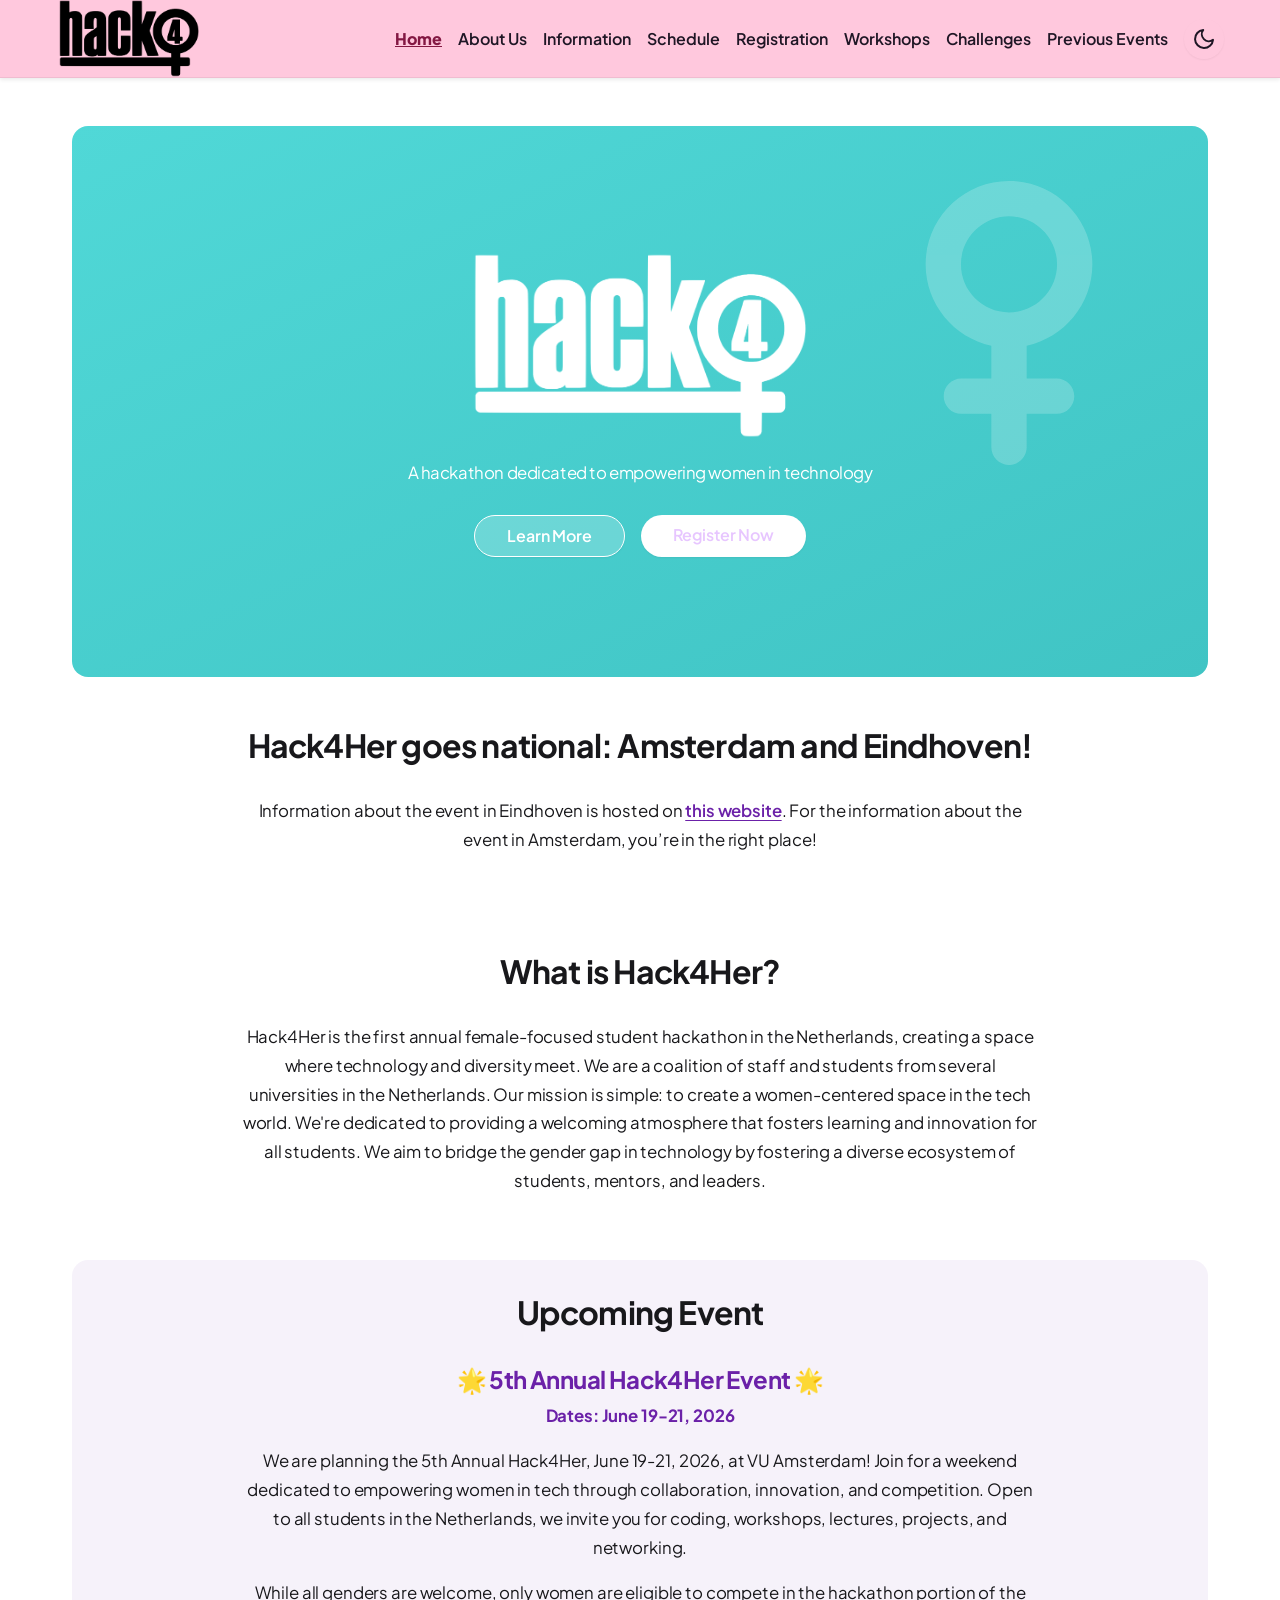
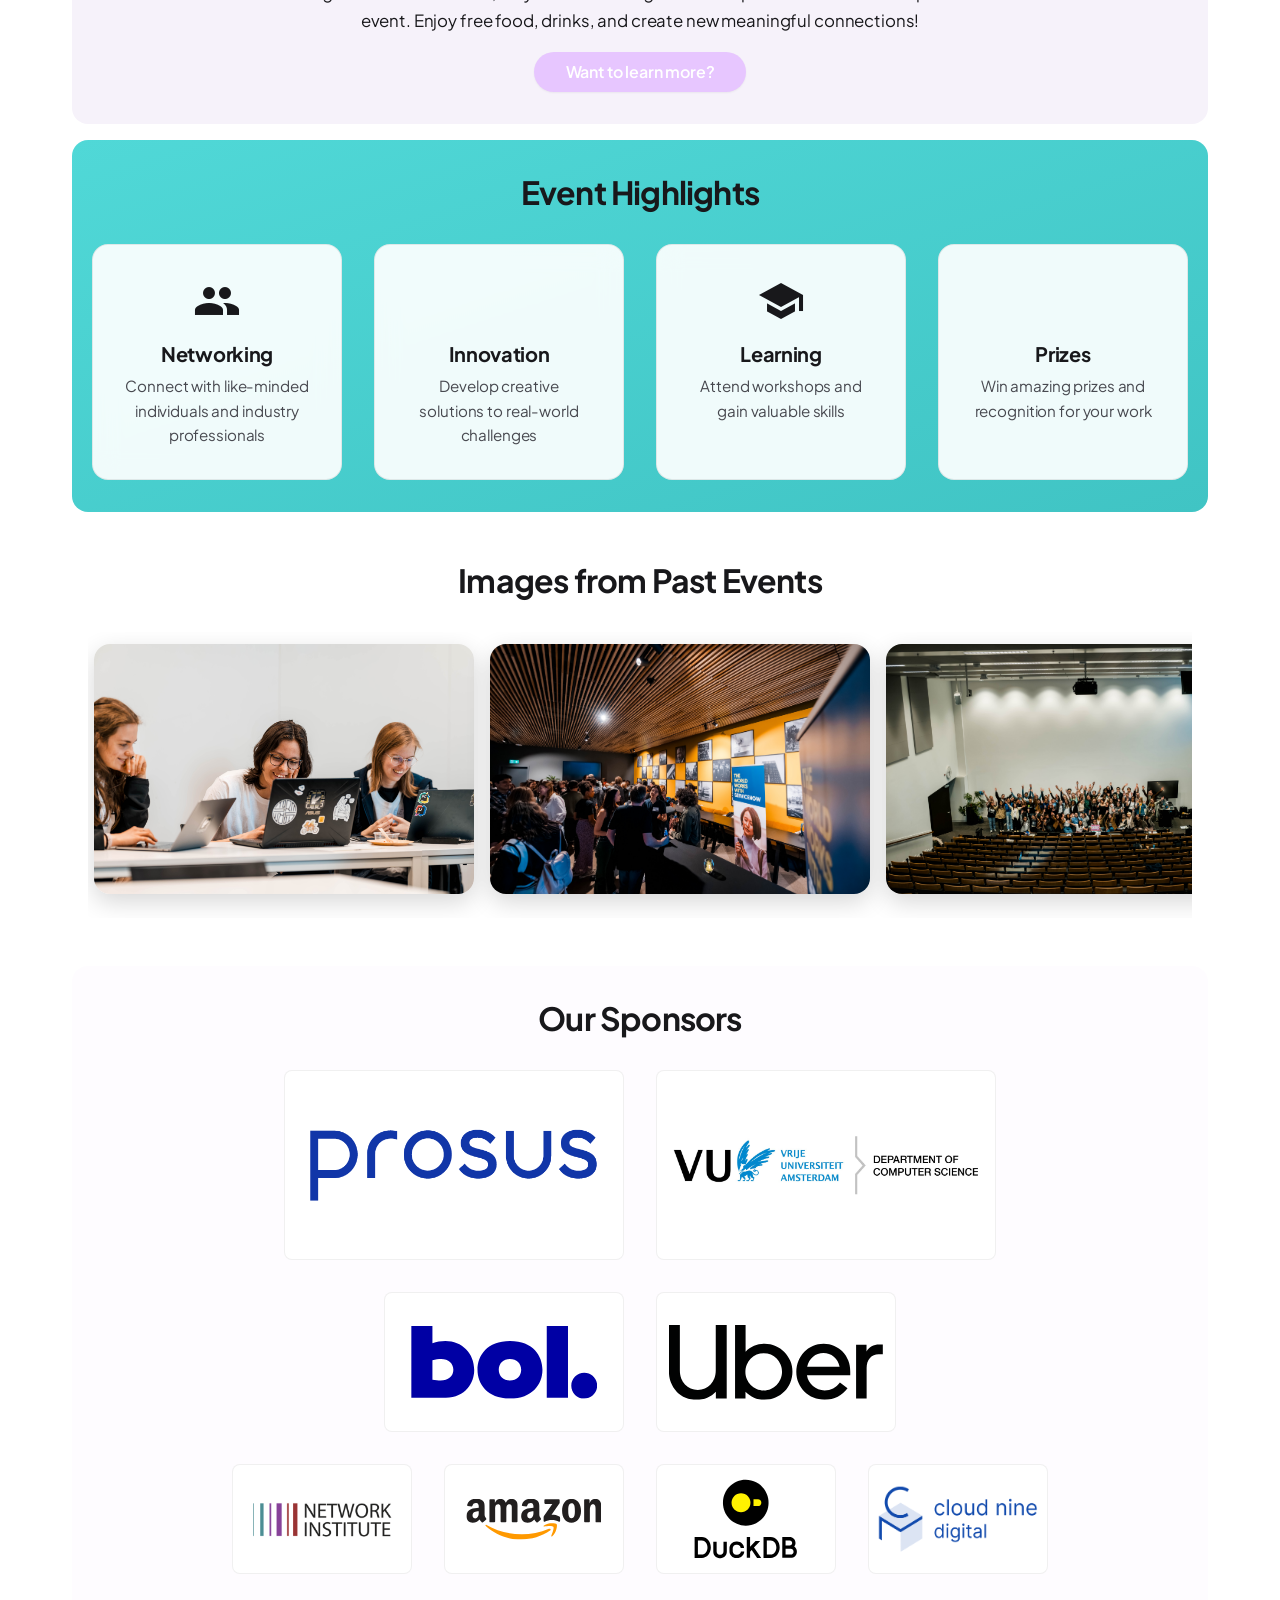
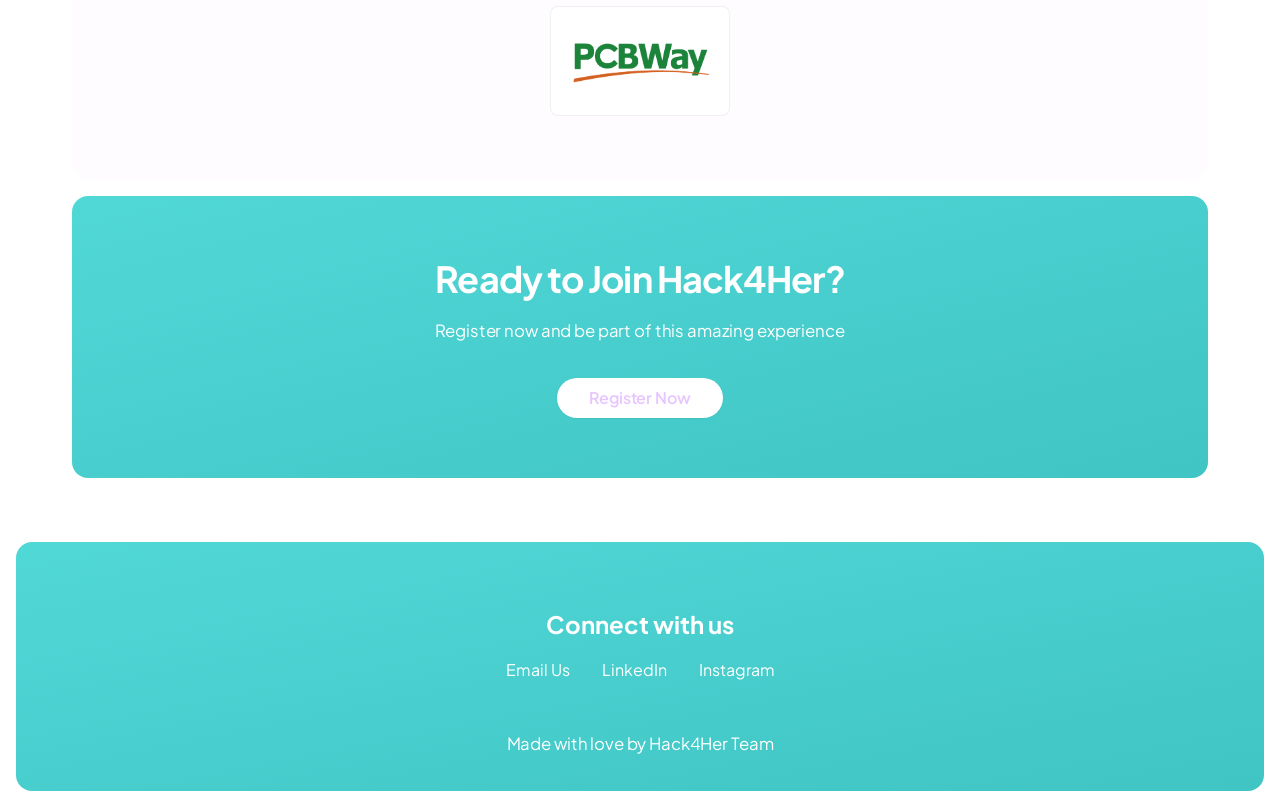
==== index.html @ b9912653 "Initial commit with improvements on the hack4her website" ====
<!doctype html>
<html lang="en">
	<head>
		<meta charset="utf-8" />
		<link rel="icon" href="/images/logos/Hack4Her_icon2025.png" />
		<link href="https://fonts.googleapis.com/icon?family=Material+Icons" rel="stylesheet">
		<meta name="viewport" content="width=device-width, initial-scale=1" />
		
		<link href="/_app/immutable/assets/0.BnzV58SU.css" rel="stylesheet">
		<link href="/_app/immutable/assets/2.ALqLUYOZ.css" rel="stylesheet"><!--[--><meta name="description" content="Join the Hack4Her community! A hackathon dedicated to empowering women in technology."> <!--[--><meta name="keywords" content="hackathon, women in tech, coding, programming, technology, diversity, inclusion, home, events, community"><!--]--> <meta property="og:title" content="Hack4Her - Home"> <meta property="og:description" content="Join the Hack4Her community! A hackathon dedicated to empowering women in technology."> <meta property="og:type" content="website"> <!--[--><meta property="og:image" content="/images/og-image.jpg"><!--]--> <meta name="twitter:card" content="summary_large_image"> <meta name="twitter:title" content="Hack4Her - Home"> <meta name="twitter:description" content="Join the Hack4Her community! A hackathon dedicated to empowering women in technology."> <!--[--><meta name="twitter:image" content="/images/og-image.jpg"><!--]--> <!--[!--><!--]--><!--]--><title>Hack4Her - Home</title>
			<script src="/theme-switcher.js"></script>
		<script src="/gallery-scroll.js" defer></script>
		<script src="/schedule-tabs.js" defer></script>
			<link rel="preconnect" href="https://fonts.googleapis.com">
		<link rel="preconnect" href="https://fonts.gstatic.com" crossorigin>
		<link href="https://fonts.googleapis.com/css2?family=Plus+Jakarta+Sans:wght@400;500;600;700;800&amp;display=swap" rel="stylesheet">
	</head>
	<body data-sveltekit-preload-data="hover">
		<div style="display: contents"><!--[--><!--[--><!----><header class="navigation svelte-17yf3y8"><div class="nav-container svelte-17yf3y8"><div class="logo svelte-17yf3y8"><a href="/" aria-label="Home"><img src="/images/logos/Hack4Her_logo_black.png" alt="Hack4Her" class="logo-img light-logo svelte-17yf3y8"> <img src="/images/logos/Hack4Her_logo_white.png" alt="Hack4Her" class="logo-img dark-logo svelte-17yf3y8"></a></div> <button class="mobile-toggle svelte-17yf3y8" aria-expanded="false" aria-controls="mobile-menu" aria-label="Open menu"><span class="sr-only svelte-17yf3y8">Open menu</span> <svg class="h-6 w-6" fill="none" viewBox="0 0 24 24" stroke="currentColor"><!--[!--><path stroke-linecap="round" stroke-linejoin="round" stroke-width="2" d="M4 6h16M4 12h16M4 18h16"></path><!--]--></svg></button> <nav class="desktop-nav svelte-17yf3y8"><ul class="svelte-17yf3y8"><!--[--><li class="active svelte-17yf3y8"><a href="/" class="svelte-17yf3y8">Home</a></li><li class="svelte-17yf3y8"><a href="/about" class="svelte-17yf3y8">About Us</a></li><li class="svelte-17yf3y8"><a href="/information" class="svelte-17yf3y8">Information</a></li><li class="svelte-17yf3y8"><a href="/schedule" class="svelte-17yf3y8">Schedule</a></li><li class="svelte-17yf3y8"><a href="/registration" class="svelte-17yf3y8">Registration</a></li><li class="svelte-17yf3y8"><a href="/workshops" class="svelte-17yf3y8">Workshops</a></li><li class="svelte-17yf3y8"><a href="/challenges" class="svelte-17yf3y8">Challenges</a></li><li class="svelte-17yf3y8"><a href="/previous-events" class="svelte-17yf3y8">Previous Events</a></li><!--]--></ul> <button class="theme-toggle svelte-13b93yv" aria-label="Switch to dark mode"><!--[!--><svg class="icon svelte-13b93yv" viewBox="0 0 24 24" width="24" height="24" stroke="currentColor" stroke-width="2" fill="none" stroke-linecap="round" stroke-linejoin="round"><path d="M21 12.79A9 9 0 1 1 11.21 3 7 7 0 0 0 21 12.79z"></path></svg><!--]--></button><!----></nav></div> <!--[!--><!--]--></header><!----> <main class="svelte-fzz30"><!----><!----><section class="hero svelte-fngt7g"><div class="hero-content svelte-fngt7g"><img src="/images/logos/Hack4Her_logo_white.png" alt="Hack4Her" class="hero-logo svelte-fngt7g"> <p class="hero-subtitle svelte-fngt7g">A hackathon dedicated to empowering women in technology</p> <div class="button-group svelte-fngt7g"><a href="/information" class="btn btn-outline svelte-fngt7g">Learn More</a> <a href="/registration" class="btn btn-white svelte-fngt7g">Register Now</a></div></div> <div class="hero-overlay svelte-fngt7g"><img src="/female-symbol-svgrepo-com.svg" alt="Female symbol" class="female-icon svelte-fngt7g"></div></section> <section class="section svelte-fngt7g"><div class="section-container svelte-fngt7g"><h2 class="section-title svelte-fngt7g">Hack4Her goes national: Amsterdam and Eindhoven!</h2> <p class="section-text svelte-fngt7g">Information about the event in Eindhoven is hosted on <a class="sc-link svelte-fngt7g" style="white-space:nowrap;" href="https://hack4her.github.io/">this website</a>. For the information about the event in Amsterdam, you’re in the right place!</p></div></section> <section class="section svelte-fngt7g"><div class="section-container svelte-fngt7g"><h2 class="section-title svelte-fngt7g">What is Hack4Her?</h2> <p class="section-text svelte-fngt7g">Hack4Her is the first annual female-focused student hackathon in the Netherlands, creating a space where technology and diversity meet. We are a coalition of staff and students from several universities in the Netherlands. Our mission is simple: to create a women-centered space in the tech world. We're dedicated to providing a welcoming atmosphere that fosters learning and innovation for all students. We aim to bridge the gender gap in technology by fostering a diverse ecosystem of students, mentors, and leaders.</p></div></section> <section class="section upcoming-event svelte-fngt7g"><div class="section-container svelte-fngt7g"><h2 class="section-title svelte-fngt7g">Upcoming Event</h2> <h3 class="event-subtitle svelte-fngt7g">🌟 5th Annual Hack4Her Event 🌟</h3> <p class="event-date svelte-fngt7g">Dates: June 19-21, 2026</p> <p class="section-text svelte-fngt7g">We are planning the 5th Annual Hack4Her, June 19-21, 2026, at VU Amsterdam! Join for a weekend dedicated to empowering women in tech through collaboration, innovation, and competition. Open to all students in the Netherlands, we invite you for coding, workshops, lectures, projects, and networking.</p> <p class="section-text svelte-fngt7g">While all genders are welcome, only women are eligible to compete in the hackathon portion of the event. Enjoy free food, drinks, and create new meaningful connections!</p> <a href="/information" class="btn btn-primary svelte-fngt7g">Want to learn more?</a></div></section> <section class="section gradient-background svelte-fngt7g"><div class="section-container svelte-fngt7g"><h2 class="section-title text-white svelte-fngt7g">Event Highlights</h2> <div class="highlights-grid svelte-fngt7g"><!--[--><div class="highlight-card svelte-fngt7g"><span class="material-icons highlight-icon svelte-fngt7g">people</span> <h3 class="highlight-title svelte-fngt7g">Networking</h3> <p class="highlight-description svelte-fngt7g">Connect with like-minded individuals and industry professionals</p></div><div class="highlight-card svelte-fngt7g"><span class="material-icons highlight-icon svelte-fngt7g">lightbulb</span> <h3 class="highlight-title svelte-fngt7g">Innovation</h3> <p class="highlight-description svelte-fngt7g">Develop creative solutions to real-world challenges</p></div><div class="highlight-card svelte-fngt7g"><span class="material-icons highlight-icon svelte-fngt7g">school</span> <h3 class="highlight-title svelte-fngt7g">Learning</h3> <p class="highlight-description svelte-fngt7g">Attend workshops and gain valuable skills</p></div><div class="highlight-card svelte-fngt7g"><span class="material-icons highlight-icon svelte-fngt7g">emoji_events</span> <h3 class="highlight-title svelte-fngt7g">Prizes</h3> <p class="highlight-description svelte-fngt7g">Win amazing prizes and recognition for your work</p></div><!--]--></div></div></section> <section class="section svelte-fngt7g"><div class="section-container svelte-fngt7g"><h2 class="section-title svelte-fngt7g">Images from Past Events</h2> <div class="gallery svelte-fngt7g"><!--[--><div class="gallery-item svelte-fngt7g" style="background-image: url(/images/events/SP9_36.jpg)"></div><div class="gallery-item svelte-fngt7g" style="background-image: url(/images/events/SP9_99.jpg)"></div><div class="gallery-item svelte-fngt7g" style="background-image: url(/images/events/SP9_173.jpg)"></div><div class="gallery-item svelte-fngt7g" style="background-image: url(/images/events/SP9_12.jpg)"></div><div class="gallery-item svelte-fngt7g" style="background-image: url(/images/events/SP9_01.jpg)"></div><!--]--></div></div></section> <section class="section sponsors-section svelte-fngt7g"><div class="section-container svelte-fngt7g"><h2 class="section-title svelte-fngt7g">Our Sponsors</h2> <div class="sponsors-grid svelte-fngt7g"><a class="sponsor-card gold-tier-card svelte-fngt7g" href="https://www.prosus.com/" target="_blank" rel="noopener noreferrer"><img src="/images/sponsors/ProsusLogo.png" alt="Prosus logo" class="svelte-fngt7g"></a><a class="sponsor-card gold-tier-card svelte-fngt7g" href="https://vu.nl/en/about-vu/faculties/faculty-of-science/departments/computer-science" target="_blank" rel="noopener noreferrer"><img src="/images/sponsors/VUCSDepartment_logo.jpeg" alt="VU CS Department logo" class="svelte-fngt7g"></a></div> <div class="sponsors-grid svelte-fngt7g"><a class="sponsor-card silver-tier-card svelte-fngt7g" href="https://www.bol.com/" target="_blank" rel="noopener noreferrer"><img src="/images/sponsors/Bol_logo.svg" alt="Bol logo" class="svelte-fngt7g bol-logo"></a><a class="sponsor-card silver-tier-card svelte-fngt7g" href="https://www.uber.com/" target="_blank" rel="noopener noreferrer"><img src="/images/sponsors/Uber_logo_black.svg" alt="Uber logo" class="svelte-fngt7g light-logo"><img src="/images/sponsors/Uber_logo_white.svg" alt="Uber logo" class="svelte-fngt7g dark-logo"></a></div> <div class="sponsors-grid svelte-fngt7g"><a class="sponsor-card bronze-tier-card svelte-fngt7g" href="https://networkinstitute.org/" target="_blank" rel="noopener noreferrer"><img src="/images/sponsors/NetworkInstitute_logo.png" alt="Network Institute logo" class="svelte-fngt7g"></a><a class="sponsor-card bronze-tier-card svelte-fngt7g" href="https://amazon.jobs/" target="_blank" rel="noopener noreferrer"><img src="/images/sponsors/Amazon_logo_black.svg" alt="Amazon logo" class="svelte-fngt7g light-logo amazon-logo"><img src="/images/sponsors/Amazon_logo_white.svg" alt="Amazon logo" class="svelte-fngt7g dark-logo amazon-logo"></a><a class="sponsor-card bronze-tier-card svelte-fngt7g" href="https://duckdb.org/" target="_blank" rel="noopener noreferrer"><img src="/images/sponsors/DuckDB_logo_light.svg" alt="DuckDB logo" class="svelte-fngt7g light-logo"><img src="/images/sponsors/DuckDB_logo_dark.svg" alt="DuckDB logo" class="svelte-fngt7g dark-logo"></a><a class="sponsor-card bronze-tier-card svelte-fngt7g" href="https://www.cloudninedigital.nl/" target="_blank" rel="noopener noreferrer"><img src="/images/sponsors/Cloud_Nine_Digital_idXOtQtkWv_0.png" alt="Cloud Nine Digital logo" class="svelte-fngt7g"></a><a class="sponsor-card bronze-tier-card svelte-fngt7g" href="https://www.pcbway.com/" target="_blank" rel="noopener noreferrer"><img src="/images/sponsors/PCBway_logo.png" alt="PCBway logo" class="svelte-fngt7g"></a></div></div></section> <!--[!--><!--]--> <section class="cta gradient-background svelte-fngt7g"><div class="cta-content svelte-fngt7g"><h2 class="cta-title svelte-fngt7g">Ready to Join Hack4Her?</h2> <p class="cta-text svelte-fngt7g">Register now and be part of this amazing experience</p> <a href="/registration" class="btn btn-white svelte-fngt7g">Register Now</a></div></section><!----><!----></main> <footer class="gradient-background svelte-1807tra"><div class="container svelte-1807tra"><div class="footer-section-title svelte-1807tra">Connect with us</div> <div class="footer-links svelte-1807tra"><a href="mailto:info.hack4her@gmail.com" class="svelte-1807tra">Email Us</a> <a href="https://www.linkedin.com/company/hack4her/" target="_blank" rel="noopener noreferrer" class="svelte-1807tra">LinkedIn</a> <a href="https://www.instagram.com/hack4herofficial/" target="_blank" rel="noopener noreferrer" class="svelte-1807tra">Instagram</a></div>  <!--[!--><!--]--> <!--[!--><!--]--> <div class="footer-bottom svelte-1807tra"><p class="svelte-1807tra">Made with love by Hack4Her Team</p></div></div></footer><!----><!----><!--]--> <!--[!--><!--]--><!--]-->
			
			<script>
				{
					__sveltekit_zcot5m = {
						base: ""
					};

					const element = document.currentScript.parentElement;

					Promise.all([
						import("/_app/immutable/entry/start.DRMPRl2K.js"),
						import("/_app/immutable/entry/app.BiGqqHUP.js")
					]).then(([kit, app]) => {
						kit.start(app, element, {
							node_ids: [0, 2],
							data: [null,null],
							form: null,
							error: null
						});
					});
				}
			</script>
		</div>
	</body>
</html>
---- _app/immutable/assets/0.BnzV58SU.css ----
/*! tailwindcss v4.1.1 | MIT License | https://tailwindcss.com */@layer theme{:root,:host{--font-sans:ui-sans-serif,system-ui,sans-serif,"Apple Color Emoji","Segoe UI Emoji","Segoe UI Symbol","Noto Color Emoji";--font-mono:ui-monospace,SFMono-Regular,Menlo,Monaco,Consolas,"Liberation Mono","Courier New",monospace;--color-white:#fff;--spacing:.25rem;--default-transition-duration:.15s;--default-transition-timing-function:cubic-bezier(.4,0,.2,1);--default-font-family:var(--font-sans);--default-mono-font-family:var(--font-mono)}}@layer base{*,:after,:before,::backdrop{box-sizing:border-box;border:0 solid;margin:0;padding:0}::file-selector-button{box-sizing:border-box;border:0 solid;margin:0;padding:0}html,:host{-webkit-text-size-adjust:100%;-moz-tab-size:4;tab-size:4;line-height:1.5;font-family:var(--default-font-family,ui-sans-serif,system-ui,sans-serif,"Apple Color Emoji","Segoe UI Emoji","Segoe UI Symbol","Noto Color Emoji");font-feature-settings:var(--default-font-feature-settings,normal);font-variation-settings:var(--default-font-variation-settings,normal);-webkit-tap-highlight-color:transparent}hr{height:0;color:inherit;border-top-width:1px}abbr:where([title]){-webkit-text-decoration:underline dotted;text-decoration:underline dotted}h1,h2,h3,h4,h5,h6{font-size:inherit;font-weight:inherit}a{color:inherit;-webkit-text-decoration:inherit;text-decoration:inherit}b,strong{font-weight:bolder}code,kbd,samp,pre{font-family:var(--default-mono-font-family,ui-monospace,SFMono-Regular,Menlo,Monaco,Consolas,"Liberation Mono","Courier New",monospace);font-feature-settings:var(--default-mono-font-feature-settings,normal);font-variation-settings:var(--default-mono-font-variation-settings,normal);font-size:1em}small{font-size:80%}sub,sup{vertical-align:baseline;font-size:75%;line-height:0;position:relative}sub{bottom:-.25em}sup{top:-.5em}table{text-indent:0;border-color:inherit;border-collapse:collapse}:-moz-focusring{outline:auto}progress{vertical-align:baseline}summary{display:list-item}ol,ul,menu{list-style:none}img,svg,video,canvas,audio,iframe,embed,object{vertical-align:middle;display:block}img,video{max-width:100%;height:auto}button,input,select,optgroup,textarea{font:inherit;font-feature-settings:inherit;font-variation-settings:inherit;letter-spacing:inherit;color:inherit;opacity:1;background-color:#0000;border-radius:0}::file-selector-button{font:inherit;font-feature-settings:inherit;font-variation-settings:inherit;letter-spacing:inherit;color:inherit;opacity:1;background-color:#0000;border-radius:0}:where(select:is([multiple],[size])) optgroup{font-weight:bolder}:where(select:is([multiple],[size])) optgroup option{padding-inline-start:20px}::file-selector-button{margin-inline-end:4px}::placeholder{opacity:1}@supports (not ((-webkit-appearance:-apple-pay-button))) or (contain-intrinsic-size:1px){::placeholder{color:color-mix(in oklab,currentColor 50%,transparent)}}textarea{resize:vertical}::-webkit-search-decoration{-webkit-appearance:none}::-webkit-date-and-time-value{min-height:1lh;text-align:inherit}::-webkit-datetime-edit{padding-block:0}::-webkit-datetime-edit-year-field{padding-block:0}::-webkit-datetime-edit-month-field{padding-block:0}::-webkit-datetime-edit-day-field{padding-block:0}::-webkit-datetime-edit-hour-field{padding-block:0}::-webkit-datetime-edit-minute-field{padding-block:0}::-webkit-datetime-edit-second-field{padding-block:0}::-webkit-datetime-edit-millisecond-field{padding-block:0}::-webkit-datetime-edit-meridiem-field{padding-block:0}:-moz-ui-invalid{box-shadow:none}button,input:where([type=button],[type=reset],[type=submit]){-webkit-appearance:button;-moz-appearance:button;appearance:button}::file-selector-button{-webkit-appearance:button;-moz-appearance:button;appearance:button}::-webkit-inner-spin-button{height:auto}::-webkit-outer-spin-button{height:auto}[hidden]:where(:not([hidden=until-found])){display:none!important}[type=text],input:where(:not([type])),[type=email],[type=url],[type=password],[type=number],[type=date],[type=datetime-local],[type=month],[type=search],[type=tel],[type=time],[type=week],[multiple],textarea,select{-webkit-appearance:none;-moz-appearance:none;appearance:none;--tw-shadow:0 0 #0000;background-color:#fff;border-width:1px;border-color:#6a7282;border-radius:0;padding:.5rem .75rem;font-size:1rem;line-height:1.5rem}:is([type=text],input:where(:not([type])),[type=email],[type=url],[type=password],[type=number],[type=date],[type=datetime-local],[type=month],[type=search],[type=tel],[type=time],[type=week],[multiple],textarea,select):focus{outline-offset:2px;--tw-ring-inset:var(--tw-empty, );--tw-ring-offset-width:0px;--tw-ring-offset-color:#fff;--tw-ring-color:oklch(54.6% .245 262.881);--tw-ring-offset-shadow:var(--tw-ring-inset)0 0 0 var(--tw-ring-offset-width)var(--tw-ring-offset-color);--tw-ring-shadow:var(--tw-ring-inset)0 0 0 calc(1px + var(--tw-ring-offset-width))var(--tw-ring-color);box-shadow:var(--tw-ring-offset-shadow),var(--tw-ring-shadow),var(--tw-shadow);border-color:#155dfc;outline:2px solid #0000}input::placeholder,textarea::placeholder{color:#6a7282;opacity:1}::-webkit-datetime-edit-fields-wrapper{padding:0}::-webkit-date-and-time-value{min-height:1.5em}::-webkit-date-and-time-value{text-align:inherit}::-webkit-datetime-edit{display:inline-flex}::-webkit-datetime-edit{padding-top:0;padding-bottom:0}::-webkit-datetime-edit-year-field{padding-top:0;padding-bottom:0}::-webkit-datetime-edit-month-field{padding-top:0;padding-bottom:0}::-webkit-datetime-edit-day-field{padding-top:0;padding-bottom:0}::-webkit-datetime-edit-hour-field{padding-top:0;padding-bottom:0}::-webkit-datetime-edit-minute-field{padding-top:0;padding-bottom:0}::-webkit-datetime-edit-second-field{padding-top:0;padding-bottom:0}::-webkit-datetime-edit-millisecond-field{padding-top:0;padding-bottom:0}::-webkit-datetime-edit-meridiem-field{padding-top:0;padding-bottom:0}select{-webkit-print-color-adjust:exact;print-color-adjust:exact;background-image:url("data:image/svg+xml,%3csvg xmlns='http://www.w3.org/2000/svg' fill='none' viewBox='0 0 20 20'%3e%3cpath stroke='oklch(55.1%25 0.027 264.364)' stroke-linecap='round' stroke-linejoin='round' stroke-width='1.5' d='M6 8l4 4 4-4'/%3e%3c/svg%3e");background-position:right .5rem center;background-repeat:no-repeat;background-size:1.5em 1.5em;padding-right:2.5rem}[multiple],[size]:where(select:not([size="1"])){background-image:initial;background-position:initial;background-repeat:unset;background-size:initial;-webkit-print-color-adjust:unset;print-color-adjust:unset;padding-right:.75rem}[type=checkbox],[type=radio]{-webkit-appearance:none;-moz-appearance:none;appearance:none;-webkit-print-color-adjust:exact;print-color-adjust:exact;vertical-align:middle;-webkit-user-select:none;user-select:none;color:#155dfc;--tw-shadow:0 0 #0000;background-color:#fff;background-origin:border-box;border-width:1px;border-color:#6a7282;flex-shrink:0;width:1rem;height:1rem;padding:0;display:inline-block}[type=checkbox]{border-radius:0}[type=radio]{border-radius:100%}[type=checkbox]:focus,[type=radio]:focus{outline-offset:2px;--tw-ring-inset:var(--tw-empty, );--tw-ring-offset-width:2px;--tw-ring-offset-color:#fff;--tw-ring-color:oklch(54.6% .245 262.881);--tw-ring-offset-shadow:var(--tw-ring-inset)0 0 0 var(--tw-ring-offset-width)var(--tw-ring-offset-color);--tw-ring-shadow:var(--tw-ring-inset)0 0 0 calc(2px + var(--tw-ring-offset-width))var(--tw-ring-color);box-shadow:var(--tw-ring-offset-shadow),var(--tw-ring-shadow),var(--tw-shadow);outline:2px solid #0000}[type=checkbox]:checked,[type=radio]:checked{background-color:currentColor;background-position:50%;background-repeat:no-repeat;background-size:100% 100%;border-color:#0000}[type=checkbox]:checked{background-image:url("data:image/svg+xml,%3csvg viewBox='0 0 16 16' fill='white' xmlns='http://www.w3.org/2000/svg'%3e%3cpath d='M12.207 4.793a1 1 0 010 1.414l-5 5a1 1 0 01-1.414 0l-2-2a1 1 0 011.414-1.414L6.5 9.086l4.293-4.293a1 1 0 011.414 0z'/%3e%3c/svg%3e")}@media (forced-colors:active){[type=checkbox]:checked{-webkit-appearance:auto;-moz-appearance:auto;appearance:auto}}[type=radio]:checked{background-image:url("data:image/svg+xml,%3csvg viewBox='0 0 16 16' fill='white' xmlns='http://www.w3.org/2000/svg'%3e%3ccircle cx='8' cy='8' r='3'/%3e%3c/svg%3e")}@media (forced-colors:active){[type=radio]:checked{-webkit-appearance:auto;-moz-appearance:auto;appearance:auto}}[type=checkbox]:checked:hover,[type=checkbox]:checked:focus,[type=radio]:checked:hover,[type=radio]:checked:focus{background-color:currentColor;border-color:#0000}[type=checkbox]:indeterminate{background-color:currentColor;background-image:url("data:image/svg+xml,%3csvg xmlns='http://www.w3.org/2000/svg' fill='none' viewBox='0 0 16 16'%3e%3cpath stroke='white' stroke-linecap='round' stroke-linejoin='round' stroke-width='2' d='M4 8h8'/%3e%3c/svg%3e");background-position:50%;background-repeat:no-repeat;background-size:100% 100%;border-color:#0000}@media (forced-colors:active){[type=checkbox]:indeterminate{-webkit-appearance:auto;-moz-appearance:auto;appearance:auto}}[type=checkbox]:indeterminate:hover,[type=checkbox]:indeterminate:focus{background-color:currentColor;border-color:#0000}[type=file]{background:unset;border-color:inherit;font-size:unset;line-height:inherit;border-width:0;border-radius:0;padding:0}[type=file]:focus{outline:1px solid buttontext;outline:1px auto -webkit-focus-ring-color}}@layer components;@layer utilities{.sr-only{clip:rect(0,0,0,0);white-space:nowrap;border-width:0;width:1px;height:1px;margin:-1px;padding:0;position:absolute;overflow:hidden}.static{position:static}.container{width:100%}@media (min-width:40rem){.container{max-width:40rem}}@media (min-width:48rem){.container{max-width:48rem}}@media (min-width:64rem){.container{max-width:64rem}}@media (min-width:80rem){.container{max-width:80rem}}@media (min-width:96rem){.container{max-width:96rem}}.contents{display:contents}.flex{display:flex}.grid{display:grid}.hidden{display:none}.table{display:table}.h-6{height:calc(var(--spacing)*6)}.w-6{width:calc(var(--spacing)*6)}.flex-shrink{flex-shrink:1}.grow{flex-grow:1}.border-collapse{border-collapse:collapse}.transform{transform:var(--tw-rotate-x)var(--tw-rotate-y)var(--tw-rotate-z)var(--tw-skew-x)var(--tw-skew-y)}.resize{resize:both}.flex-wrap{flex-wrap:wrap}.border{border-style:var(--tw-border-style);border-width:1px}.text-white{color:var(--color-white)}.filter{filter:var(--tw-blur,)var(--tw-brightness,)var(--tw-contrast,)var(--tw-grayscale,)var(--tw-hue-rotate,)var(--tw-invert,)var(--tw-saturate,)var(--tw-sepia,)var(--tw-drop-shadow,)}.backdrop-filter{-webkit-backdrop-filter:var(--tw-backdrop-blur,)var(--tw-backdrop-brightness,)var(--tw-backdrop-contrast,)var(--tw-backdrop-grayscale,)var(--tw-backdrop-hue-rotate,)var(--tw-backdrop-invert,)var(--tw-backdrop-opacity,)var(--tw-backdrop-saturate,)var(--tw-backdrop-sepia,);backdrop-filter:var(--tw-backdrop-blur,)var(--tw-backdrop-brightness,)var(--tw-backdrop-contrast,)var(--tw-backdrop-grayscale,)var(--tw-backdrop-hue-rotate,)var(--tw-backdrop-invert,)var(--tw-backdrop-opacity,)var(--tw-backdrop-saturate,)var(--tw-backdrop-sepia,)}.transition{transition-property:color,background-color,border-color,outline-color,text-decoration-color,fill,stroke,--tw-gradient-from,--tw-gradient-via,--tw-gradient-to,opacity,box-shadow,transform,translate,scale,rotate,filter,-webkit-backdrop-filter,backdrop-filter;transition-timing-function:var(--tw-ease,var(--default-transition-timing-function));transition-duration:var(--tw-duration,var(--default-transition-duration))}}@supports (((-webkit-hyphens:none)) and (not (margin-trim:inline))) or ((-moz-orient:inline) and (not (color:rgb(from red r g b)))){@layer base{*,:before,:after,::backdrop{--tw-rotate-x:rotateX(0);--tw-rotate-y:rotateY(0);--tw-rotate-z:rotateZ(0);--tw-skew-x:skewX(0);--tw-skew-y:skewY(0);--tw-border-style:solid;--tw-blur:initial;--tw-brightness:initial;--tw-contrast:initial;--tw-grayscale:initial;--tw-hue-rotate:initial;--tw-invert:initial;--tw-opacity:initial;--tw-saturate:initial;--tw-sepia:initial;--tw-drop-shadow:initial;--tw-drop-shadow-color:initial;--tw-drop-shadow-alpha:100%;--tw-drop-shadow-size:initial;--tw-backdrop-blur:initial;--tw-backdrop-brightness:initial;--tw-backdrop-contrast:initial;--tw-backdrop-grayscale:initial;--tw-backdrop-hue-rotate:initial;--tw-backdrop-invert:initial;--tw-backdrop-opacity:initial;--tw-backdrop-saturate:initial;--tw-backdrop-sepia:initial}}}/* 1. Old Light Mode (Original Website Light Theme) */
:root, [data-theme="old-light"] {
  --color-primary: #e7c6ff;
  --color-primary-rgb: 231,198,255;
  --color-secondary: #bde0fe;
  --color-secondary-rgb: 189,224,254;
  --color-accent: #ffc8dd;
  --color-accent-rgb: 255,200,221;
  --color-tertiary: #50d8d7;
  --color-tertiary-rgb: 80,216,215;
  --color-text: #333333;
  --color-background: #ffffff;
  --color-surface: #ffffff;
  --color-border: rgba(0,0,0,0.06);
  --gradient-background: linear-gradient(to bottom right,#50d8d7,#40c4c4);
  --gradient-nav: var(--color-accent);
  --gradient-primary: linear-gradient(to bottom right,#bde0fe,#e7c6ff);
  --shadow-card: 0 4px 10px #00000042;
  --font-size-heading-large: 3rem;
  --font-size-heading-medium: 2rem;
  --font-size-heading-small: 1.5rem;
  --font-size-body: 1rem;
  --font-size-small: .875rem;
  --font-size-button: 1rem;
  --spacing-small: .5rem;
  --spacing-medium: 1rem;
  --spacing-large: 2rem;
  --border-radius: 8px;
  --border-radius-button: 50px;
  --border-radius-section: 16px;
  --display-light-mode: block;
  --display-dark-mode: none;
  font-family: Inter,-apple-system,BlinkMacSystemFont,Segoe UI,Roboto,Oxygen,Ubuntu,Cantarell,Open Sans,Helvetica Neue,sans-serif;
  font-size: 16px;
  line-height: 1.5;
}

/* 2. Old Dark Mode (Original Website Dark Theme) */
body.dark-mode[data-theme="old-dark"], [data-theme="old-dark"] {
  --color-primary: #9e16a8;
  --color-primary-rgb: 158,22,168;
  --color-secondary: #006ff9;
  --color-secondary-rgb: 0,111,249;
  --color-accent: #741336;
  --color-accent-rgb: 116,19,54;
  --color-tertiary: #0ff;
  --color-tertiary-rgb: 0,255,255;
  --color-text: #f5f5f5;
  --color-background: #0a0a0a;
  --color-surface: #121212;
  --color-border: rgba(255,255,255,0.1);
  --gradient-background: linear-gradient(to bottom right,#090b12,#0a0a79);
  --gradient-nav: #62286e;
  --gradient-primary: linear-gradient(to bottom right,#090b12,#9e16a8);
  --shadow-card: 0 4px 10px #00000082;
  --display-light-mode: none;
  --display-dark-mode: block;
}

/* 3. Minimalist Dark (Sleek Obsidian / Linear style) */
body.dark-mode[data-theme="new-dark"], [data-theme="new-dark"] {
  --color-primary: #818cf8;
  --color-primary-rgb: 129,140,248;
  --color-secondary: #a78bfa;
  --color-secondary-rgb: 167,139,250;
  --color-accent: #f43f5e;
  --color-accent-rgb: 244,63,94;
  --color-tertiary: #38bdf8;
  --color-tertiary-rgb: 56,189,248;
  --color-text: #f4f4f5;
  --color-background: #09090b;
  --color-surface: #121215;
  --color-border: rgba(255,255,255,0.09);
  --gradient-background: radial-gradient(ellipse 80% 50% at 50% -20%, rgba(99,102,241,0.16), transparent), #09090b;
  --gradient-nav: rgba(9,9,11,0.85);
  --gradient-primary: linear-gradient(135deg, #4f46e5 0%, #6366f1 100%);
  --shadow-card: 0 10px 30px rgba(0,0,0,0.5);
  --display-light-mode: none;
  --display-dark-mode: block;
}
[data-theme="new-dark"] .navigation.svelte-17yf3y8 {
  background: rgba(9, 9, 11, 0.85) !important;
  backdrop-filter: blur(16px);
  -webkit-backdrop-filter: blur(16px);
  border-bottom: 1px solid rgba(255, 255, 255, 0.08) !important;
}

/* 4. Warm Mode (Soft Amber Paper, Easy on the Eyes) */
[data-theme="warm"] {
  --color-primary: #c2410c;
  --color-primary-rgb: 194, 65, 12;
  --color-secondary: #b45309;
  --color-secondary-rgb: 180, 83, 9;
  --color-accent: #e05338;
  --color-accent-rgb: 224, 83, 56;
  --color-tertiary: #d97706;
  --color-tertiary-rgb: 217, 119, 6;
  --color-text: #292524;
  --color-background: #faf6ee;
  --color-surface: #fffdf9;
  --color-border: rgba(180, 140, 90, 0.22);
  --gradient-background: linear-gradient(135deg, #fefbf4 0%, #fde8cb 50%, #fbd5a0 100%);
  --gradient-nav: rgba(250, 246, 238, 0.94);
  --gradient-primary: linear-gradient(135deg, #c2410c 0%, #d97706 100%);
  --shadow-card: 0 4px 14px rgba(120, 80, 30, 0.06), 0 1px 3px rgba(0,0,0,0.03);
  --display-light-mode: block;
  --display-dark-mode: none;
}
[data-theme="warm"] .navigation.svelte-17yf3y8 {
  background: rgba(250, 246, 238, 0.94) !important;
  backdrop-filter: blur(14px);
  -webkit-backdrop-filter: blur(14px);
  border-bottom: 1px solid rgba(180, 140, 90, 0.22) !important;
}
[data-theme="warm"] .desktop-nav.svelte-17yf3y8 a:where(.svelte-17yf3y8) {
  color: #292524 !important;
}
[data-theme="warm"] .desktop-nav.svelte-17yf3y8 a:where(.svelte-17yf3y8):hover,
[data-theme="warm"] li.active.svelte-17yf3y8 a:where(.svelte-17yf3y8) {
  color: #c2410c !important;
}
[data-theme="warm"] .theme-toggle.svelte-13b93yv {
  color: #292524 !important;
}
[data-theme="warm"] .hero.svelte-fngt7g {
  background: linear-gradient(135deg, #fbf5ea 0%, #fed7aa 60%, #fdba74 100%) !important;
  color: #292524 !important;
  border: 1px solid rgba(180, 140, 90, 0.25) !important;
}
[data-theme="warm"] .hero-subtitle.svelte-fngt7g {
  color: #573a27 !important;
}
[data-theme="warm"] .hero.svelte-fngt7g .hero-logo {
  filter: brightness(0) sepia(1) saturate(5) hue-rotate(-20deg);
}
[data-theme="warm"] .hero.svelte-fngt7g .btn-white {
  background-color: #292524 !important;
  color: #fffdf9 !important;
}
[data-theme="warm"] .hero.svelte-fngt7g .btn-outline {
  border: 1px solid rgba(41, 37, 36, 0.3) !important;
  color: #292524 !important;
  background-color: rgba(255, 255, 255, 0.45) !important;
}
[data-theme="warm"] .highlight-card.svelte-fngt7g {
  background-color: rgba(255, 255, 255, 0.72) !important;
  color: #292524 !important;
  border: 1px solid rgba(180, 140, 90, 0.2) !important;
}
[data-theme="warm"] .cta.svelte-fngt7g {
  background: linear-gradient(135deg, #fbf5ea 0%, #fed7aa 60%, #fdba74 100%) !important;
  color: #292524 !important;
  border: 1px solid rgba(180, 140, 90, 0.25) !important;
}
[data-theme="warm"] .cta-title.svelte-fngt7g,
[data-theme="warm"] .cta-text.svelte-fngt7g {
  color: #292524 !important;
}
[data-theme="warm"] .cta.svelte-fngt7g .btn-white {
  background-color: #292524 !important;
  color: #fffdf9 !important;
}
[data-theme="warm"] footer.svelte-1807tra {
  background: linear-gradient(135deg, #fbf5ea 0%, #fed7aa 100%) !important;
  color: #292524 !important;
  border-top: 1px solid rgba(180, 140, 90, 0.22) !important;
}
[data-theme="warm"] footer.svelte-1807tra a:where(.svelte-1807tra),
[data-theme="warm"] footer.svelte-1807tra p:where(.svelte-1807tra),
[data-theme="warm"] .footer-section-title.svelte-1807tra {
  color: #292524 !important;
}
[data-theme="warm"] .text-white.svelte-fngt7g,
[data-theme="warm"] .text-white.svelte-1est5um,
[data-theme="warm"] .text-white.svelte-148knri,
[data-theme="warm"] .text-white.svelte-6bjdst {
  color: #292524 !important;
}

/* 5. Forest Mode (Deep Nordic Emerald Dark) */
body.dark-mode[data-theme="forest"], [data-theme="forest"] {
  --color-primary: #10b981;
  --color-primary-rgb: 16, 185, 129;
  --color-secondary: #34d399;
  --color-secondary-rgb: 52, 211, 153;
  --color-accent: #f59e0b;
  --color-accent-rgb: 245, 158, 11;
  --color-tertiary: #06b6d4;
  --color-tertiary-rgb: 6, 182, 212;
  --color-text: #ecfdf5;
  --color-background: #08110c;
  --color-surface: #0f1c15;
  --color-border: rgba(52, 211, 153, 0.16);
  --gradient-background: linear-gradient(135deg, #05140d 0%, #064e3b 50%, #047857 100%);
  --gradient-nav: rgba(8, 17, 12, 0.9);
  --gradient-primary: linear-gradient(135deg, #059669 0%, #10b981 100%);
  --shadow-card: 0 10px 30px rgba(0, 0, 0, 0.55);
  --display-light-mode: none;
  --display-dark-mode: block;
}
[data-theme="forest"] .navigation.svelte-17yf3y8 {
  background: rgba(8, 17, 12, 0.9) !important;
  backdrop-filter: blur(16px);
  -webkit-backdrop-filter: blur(16px);
  border-bottom: 1px solid rgba(52, 211, 153, 0.16) !important;
}

/* Light / Dark Logo Switching */
.light-logo { display: var(--display-light-mode) !important; }
.dark-logo { display: var(--display-dark-mode) !important; }

/* Invert black-only logos in Dark Mode */
body.dark-mode img[src*="Uber_logo_black"],
body.dark-mode img[src*="Uber_logo.png"] {
  filter: brightness(0) invert(1) !important;
}
body.dark-mode img[src*="ProsusLogo"] {
  filter: brightness(0) invert(1) !important;
}

/* Bol logo proper sizing & crisp presentation */
.sponsor-card img[src*="Bol"],
.challenge-logo img[src*="Bol"],
.bol-logo {
  max-width: 86% !important;
  max-height: 80% !important;
  width: 78% !important;
  height: auto !important;
}

/* In dark mode, ensure Bol logo is clean white */
body.dark-mode img[src*="Bol_logo.svg"],
body.dark-mode img[src*="Bol-Transparent"] {
  filter: brightness(0) invert(1) !important;
}

/* Amazon logo sizing */
.amazon-logo,
.sponsor-card img[src*="Amazon"] {
  max-width: 84% !important;
  max-height: 72% !important;
  width: 76% !important;
  height: auto !important;
}

/* DuckDB logo sizing */
.sponsor-card img[src*="DuckDB"] {
  max-width: 85% !important;
  max-height: 75% !important;
  width: 75% !important;
  height: auto !important;
}

/* VU CS Department badge in dark mode */
body.dark-mode img[src*="VUCSDepartment"] {
  border-radius: 8px;
  padding: 8px 14px;
  background: #ffffff;
  max-width: 88% !important;
  max-height: 78% !important;
}

/* Sponsor card & partner card styling */
.sponsor-card.svelte-fngt7g,
.logo-card.svelte-1807tra {
  background-color: var(--color-surface) !important;
  border: 1px solid var(--color-border) !important;
  border-radius: var(--border-radius) !important;
  transition: transform 0.25s cubic-bezier(0.16, 1, 0.3, 1), border-color 0.25s ease, box-shadow 0.25s ease !important;
}
.sponsor-card.svelte-fngt7g:hover,
.logo-card.svelte-1807tra:hover {
  transform: translateY(-4px) !important;
  border-color: var(--color-primary) !important;
  box-shadow: 0 12px 30px rgba(0, 0, 0, 0.35) !important;
}

/* Challenge card styling */
.challenge-card.svelte-8hcq1x {
  background-color: var(--color-surface) !important;
  border: 1px solid var(--color-border) !important;
  border-radius: var(--border-radius) !important;
  box-shadow: var(--shadow-card) !important;
  transition: transform 0.25s cubic-bezier(0.16, 1, 0.3, 1), border-color 0.25s ease, box-shadow 0.25s ease !important;
}
.challenge-card.svelte-8hcq1x:hover {
  transform: translateY(-4px) !important;
  border-color: var(--color-primary) !important;
  box-shadow: 0 16px 36px rgba(0, 0, 0, 0.4) !important;
}

/* Navigation bar styling */
.navigation.svelte-17yf3y8 {
  background: var(--gradient-nav) !important;
  border-bottom: 1px solid var(--color-border) !important;
  box-shadow: 0 2px 4px rgba(0, 0, 0, 0.08) !important;
  transition: background 0.3s ease, border-color 0.3s ease;
}

/* Google Calendar Section Styling */
.google-calendar-section {
  margin: var(--spacing-large) 0;
  text-align: center;
}
.calendar-header-actions {
  display: flex;
  justify-content: space-between;
  align-items: center;
  margin-bottom: var(--spacing-medium);
  flex-wrap: wrap;
  gap: var(--spacing-small);
}
.calendar-badge {
  display: inline-flex;
  align-items: center;
  gap: 6px;
  font-size: 1.1rem;
  font-weight: 700;
  color: #fff;
  background: rgba(255, 255, 255, 0.15);
  padding: 6px 16px;
  border-radius: 20px;
}
.calendar-embed-container {
  border-radius: 16px;
  overflow: hidden;
  box-shadow: 0 12px 35px rgba(0, 0, 0, 0.35);
  border: 1px solid rgba(255, 255, 255, 0.15);
  background: #fff;
}
.calendar-embed-container iframe {
  display: block;
  width: 100%;
  height: 900px !important;
  border: none;
}
@media (max-width: 768px) {
  .calendar-embed-container iframe {
    height: 750px !important;
  }
}
.calendar-instructions-hint {
  font-size: 0.9rem;
  color: rgba(255, 255, 255, 0.85);
  margin-top: var(--spacing-small);
}body{background-color:var(--color-background);color:var(--color-text);min-height:100vh;margin:0;padding:0}h1,h2,h3,h4,h5,h6{margin:0 0 var(--spacing-medium)0;font-weight:700;line-height:1.2}h1{font-size:var(--font-size-heading-large)}h2{font-size:var(--font-size-heading-medium)}button{font-size:var(--font-size-button);padding:var(--spacing-small)var(--spacing-large);border-radius:var(--border-radius-button);cursor:pointer;background-color:var(--color-primary);color:#fff;border:none;font-weight:500;transition:background-color .2s,transform .1s}button:hover{filter:brightness(1.1)}button:active{transform:scale(.98)}.card{background-color:var(--color-surface);border-radius:var(--border-radius);box-shadow:var(--shadow-card);padding:var(--spacing-large);margin-bottom:var(--spacing-large)}.gradient-background{background:var(--gradient-background);border-radius:var(--border-radius-section);margin:var(--spacing-medium);overflow:hidden}.section{border-radius:var(--border-radius-section);margin:var(--spacing-medium);overflow:hidden}@media (max-width:600px){h1{font-size:calc(var(--font-size-heading-large)*.6)}h2{font-size:calc(var(--font-size-heading-medium)*.6)}.section,.gradient-background{margin:var(--spacing-small);border-radius:calc(var(--border-radius-section)*.75)}}@media (min-width:601px) and (max-width:1024px){h1{font-size:calc(var(--font-size-heading-large)*.8)}h2{font-size:calc(var(--font-size-heading-medium)*.8)}}nav{color:#fff;background:0 0}.hero{border-radius:var(--border-radius-section);margin:var(--spacing-medium);overflow:hidden;background:var(--gradient-background)!important}.page-header{border-radius:var(--border-radius-section);margin:var(--spacing-medium);overflow:hidden}@property --tw-rotate-x{syntax:"*";inherits:false;initial-value:rotateX(0)}@property --tw-rotate-y{syntax:"*";inherits:false;initial-value:rotateY(0)}@property --tw-rotate-z{syntax:"*";inherits:false;initial-value:rotateZ(0)}@property --tw-skew-x{syntax:"*";inherits:false;initial-value:skewX(0)}@property --tw-skew-y{syntax:"*";inherits:false;initial-value:skewY(0)}@property --tw-border-style{syntax:"*";inherits:false;initial-value:solid}@property --tw-blur{syntax:"*";inherits:false}@property --tw-brightness{syntax:"*";inherits:false}@property --tw-contrast{syntax:"*";inherits:false}@property --tw-grayscale{syntax:"*";inherits:false}@property --tw-hue-rotate{syntax:"*";inherits:false}@property --tw-invert{syntax:"*";inherits:false}@property --tw-opacity{syntax:"*";inherits:false}@property --tw-saturate{syntax:"*";inherits:false}@property --tw-sepia{syntax:"*";inherits:false}@property --tw-drop-shadow{syntax:"*";inherits:false}@property --tw-drop-shadow-color{syntax:"*";inherits:false}@property --tw-drop-shadow-alpha{syntax:"<percentage>";inherits:false;initial-value:100%}@property --tw-drop-shadow-size{syntax:"*";inherits:false}@property --tw-backdrop-blur{syntax:"*";inherits:false}@property --tw-backdrop-brightness{syntax:"*";inherits:false}@property --tw-backdrop-contrast{syntax:"*";inherits:false}@property --tw-backdrop-grayscale{syntax:"*";inherits:false}@property --tw-backdrop-hue-rotate{syntax:"*";inherits:false}@property --tw-backdrop-invert{syntax:"*";inherits:false}@property --tw-backdrop-opacity{syntax:"*";inherits:false}@property --tw-backdrop-saturate{syntax:"*";inherits:false}@property --tw-backdrop-sepia{syntax:"*";inherits:false}.theme-toggle.svelte-13b93yv{background:none;border:none;color:var(--color-text);padding:var(--spacing-small);margin-left:var(--spacing-medium);cursor:pointer;border-radius:50%;display:flex;align-items:center;justify-content:center;transition:background-color .2s}nav .theme-toggle.svelte-13b93yv{color:#fff!important}.theme-toggle.svelte-13b93yv:hover{background-color:#0000000d}body.dark-mode .theme-toggle.svelte-13b93yv:hover{background-color:#ffffff1a}.icon.svelte-13b93yv{width:24px;height:24px}.navigation.svelte-17yf3y8{position:sticky;top:0;z-index:100;background:var(--gradient-nav);box-shadow:0 2px 4px #0000001a}.nav-container.svelte-17yf3y8{display:flex;justify-content:space-between;align-items:center;max-width:1200px;margin:0 auto;padding:1rem var(--spacing-medium)}.logo.svelte-17yf3y8{margin:0;display:flex;align-items:center;height:45px;max-width:162px}.logo-img.svelte-17yf3y8{width:90%;height:90%;object-fit:contain}.light-logo.svelte-17yf3y8{display:var(--display-light-mode)}.dark-logo.svelte-17yf3y8{display:var(--display-dark-mode)}.desktop-nav.svelte-17yf3y8{display:flex;align-items:center;background:transparent}.desktop-nav.svelte-17yf3y8 ul:where(.svelte-17yf3y8){display:flex;list-style:none;margin:0;padding:0;background:transparent}.desktop-nav.svelte-17yf3y8 li:where(.svelte-17yf3y8){margin-left:var(--spacing-medium)}.desktop-nav.svelte-17yf3y8 a:where(.svelte-17yf3y8),.mobile-nav.svelte-17yf3y8 a:where(.svelte-17yf3y8){text-decoration:none;color:#fff;font-weight:500;transition:color .2s}.desktop-nav.svelte-17yf3y8 a:where(.svelte-17yf3y8):hover,.mobile-nav.svelte-17yf3y8 a:where(.svelte-17yf3y8):hover{color:#fffc}li.active.svelte-17yf3y8 a:where(.svelte-17yf3y8){color:#fff;font-weight:700;text-decoration:underline}.mobile-toggle.svelte-17yf3y8{display:none;background:none;border:none;color:var(--color-text);padding:0}.mobile-toggle.svelte-17yf3y8:hover{background:none;color:var(--color-primary)}.mobile-nav.svelte-17yf3y8{display:none;padding:1rem var(--spacing-medium);border-top:1px solid rgba(255,255,255,.2)}.mobile-nav.svelte-17yf3y8 ul:where(.svelte-17yf3y8){list-style:none;margin:0;padding:0}.mobile-nav.svelte-17yf3y8 li:where(.svelte-17yf3y8){margin-bottom:var(--spacing-medium)}.sr-only.svelte-17yf3y8{position:absolute;width:1px;height:1px;padding:0;margin:-1px;overflow:hidden;clip:rect(0,0,0,0);white-space:nowrap;border-width:0}.theme-toggle-mobile.svelte-17yf3y8{margin-top:var(--spacing-large)}@media (max-width: 768px){.desktop-nav.svelte-17yf3y8{display:none}.mobile-toggle.svelte-17yf3y8,.mobile-nav.svelte-17yf3y8{display:block}}footer.svelte-1807tra{color:#fff;padding:var(--spacing-large) 0;text-align:center}.container.svelte-1807tra{max-width:1200px;margin:0 auto;padding:0 var(--spacing-medium);display:flex;flex-direction:column;align-items:center}.footer-section-title.svelte-1807tra{font-size:1.5rem;font-weight:700;margin:2rem 0 1rem}.footer-links.svelte-1807tra{display:flex;flex-wrap:wrap;justify-content:center;gap:2rem;margin-bottom:1rem}.footer-links.svelte-1807tra a:where(.svelte-1807tra){color:#fff;text-decoration:none;transition:opacity .2s}.footer-links.svelte-1807tra a:where(.svelte-1807tra):hover{opacity:.8}.sponsors-container.svelte-1807tra,.partners-container.svelte-1807tra{display:flex;flex-direction:column;align-items:center;margin-bottom:2rem}.logo-grid.svelte-1807tra{display:flex;flex-wrap:wrap;justify-content:center;gap:1rem;margin:.5rem 0;max-width:800px}.platinum-grid.svelte-1807tra{margin-bottom:1.5rem}.partners-grid.svelte-1807tra{margin-bottom:1rem}.logo-card.svelte-1807tra{background-color:#fff;border-radius:8px;padding:1rem;display:flex;align-items:center;justify-content:center;overflow:hidden;box-shadow:0 4px 6px #0000001a;position:relative}.platinum-card.svelte-1807tra{width:220px;height:130px}.gold-card.svelte-1807tra{width:160px;height:100px}.partner-card.svelte-1807tra{width:180px;height:110px}.logo-card.svelte-1807tra img:where(.svelte-1807tra){max-width:90%;max-height:90%;object-fit:contain;display:block;margin:0 auto;position:absolute;top:50%;left:50%;transform:translate(-50%,-50%)}.footer-bottom.svelte-1807tra{margin-top:2rem}.footer-bottom.svelte-1807tra p:where(.svelte-1807tra){margin:0;font-size:1rem}@media (max-width: 768px){.footer-links.svelte-1807tra{gap:1.5rem}.platinum-card.svelte-1807tra{width:180px;height:110px}.gold-card.svelte-1807tra{width:140px;height:90px}.partner-card.svelte-1807tra{width:150px;height:90px}}@media (max-width: 480px){.footer-links.svelte-1807tra{gap:1rem;flex-direction:column}.platinum-card.svelte-1807tra{width:160px;height:100px;padding:.8rem}.gold-card.svelte-1807tra,.partner-card.svelte-1807tra{width:120px;height:80px;padding:.6rem}.logo-grid.svelte-1807tra{gap:.8rem}}main.svelte-fzz30{max-width:1200px;margin:0 auto;padding:var(--spacing-large) var(--spacing-medium);min-height:calc(100vh - 300px)}

/* ==========================================================================
   ENHANCED TYPOGRAPHY & HIGH-CONTRAST ACCESSIBILITY ENGINE
   ========================================================================== */

/* Universal font rendering */
html, body {
  font-family: 'Plus Jakarta Sans', -apple-system, BlinkMacSystemFont, 'Segoe UI', Roboto, Helvetica, Arial, sans-serif !important;
  -webkit-font-smoothing: antialiased !important;
  -moz-osx-font-smoothing: grayscale !important;
  text-rendering: optimizeLegibility !important;
}

/* Headings with modern geometric tracking */
h1, h2, h3, h4, h5, h6,
.section-title, .cta-title, .hero-subtitle, .event-subtitle,
.highlight-title, .challenge-name, .faq-question {
  font-family: 'Plus Jakarta Sans', -apple-system, BlinkMacSystemFont, 'Segoe UI', Roboto, sans-serif !important;
  letter-spacing: -0.025em !important;
  line-height: 1.25 !important;
}

h1 {
  font-weight: 800 !important;
  letter-spacing: -0.035em !important;
  line-height: 1.15 !important;
}

h2, .section-title {
  font-weight: 700 !important;
  letter-spacing: -0.025em !important;
}

/* Paragraphs & body copy with relaxed, readable line height */
p, .section-text, .faq-answer {
  line-height: 1.72 !important;
  letter-spacing: -0.008em !important;
  font-size: 1.05rem !important;
}

/* Buttons with modern weight & tracking */
button, .btn {
  font-family: 'Plus Jakarta Sans', -apple-system, BlinkMacSystemFont, 'Segoe UI', Roboto, sans-serif !important;
  font-weight: 600 !important;
  letter-spacing: -0.01em !important;
  box-shadow: 0 1px 2px rgba(0, 0, 0, 0.05);
}

/* High-contrast links */
.sc-link {
  font-weight: 600 !important;
  text-decoration: underline !important;
  text-underline-offset: 3px !important;
}

/* --- THEME 1: OLD LIGHT MODE CONTRAST BOOST --- */
:root, [data-theme="old-light"] {
  --color-text: #18181b;
}
[data-theme="old-light"] .event-subtitle,
[data-theme="old-light"] .event-date {
  color: #6b21a8 !important;
  font-weight: 700 !important;
}
[data-theme="old-light"] .sc-link {
  color: #6b21a8 !important;
}
[data-theme="old-light"] .sc-link:hover {
  color: #581c87 !important;
}
/* Fix low-contrast white links on pink navbar */
[data-theme="old-light"] .navigation.svelte-17yf3y8 .desktop-nav.svelte-17yf3y8 a:where(.svelte-17yf3y8) {
  color: #1f1625 !important;
  font-weight: 600 !important;
}
[data-theme="old-light"] .navigation.svelte-17yf3y8 .desktop-nav.svelte-17yf3y8 a:where(.svelte-17yf3y8):hover {
  color: #831843 !important;
}
[data-theme="old-light"] .navigation.svelte-17yf3y8 li.active.svelte-17yf3y8 a:where(.svelte-17yf3y8) {
  color: #831843 !important;
  font-weight: 800 !important;
}
[data-theme="old-light"] .navigation.svelte-17yf3y8 .theme-toggle.svelte-13b93yv,
[data-theme="old-light"] .navigation.svelte-17yf3y8 .mobile-toggle.svelte-17yf3y8 {
  color: #1f1625 !important;
}
[data-theme="old-light"] .upcoming-event.svelte-fngt7g {
  background-color: rgba(107, 33, 168, 0.06) !important;
}

/* --- THEME 2: OLD DARK MODE CONTRAST BOOST --- */
body.dark-mode[data-theme="old-dark"] .event-subtitle,
body.dark-mode[data-theme="old-dark"] .event-date {
  color: #e879f9 !important;
  font-weight: 700 !important;
}
body.dark-mode[data-theme="old-dark"] .sc-link {
  color: #e879f9 !important;
}
body.dark-mode[data-theme="old-dark"] .sc-link:hover {
  color: #f5d0fe !important;
}
body.dark-mode[data-theme="old-dark"] .section-text {
  color: #f1f5f9 !important;
}

/* --- THEME 3: MINIMALIST DARK CONTRAST BOOST --- */
body.dark-mode[data-theme="new-dark"] .event-subtitle,
body.dark-mode[data-theme="new-dark"] .event-date {
  color: #a5b4fc !important;
  font-weight: 700 !important;
}
body.dark-mode[data-theme="new-dark"] .sc-link {
  color: #a5b4fc !important;
}
body.dark-mode[data-theme="new-dark"] .sc-link:hover {
  color: #c7d2fe !important;
}
body.dark-mode[data-theme="new-dark"] .section-text {
  color: #e4e4e7 !important;
}
body.dark-mode[data-theme="new-dark"] .challenge-body.svelte-8hcq1x p {
  color: #e4e4e7 !important;
  opacity: 1 !important;
}

/* --- THEME 4: WARM MODE CONTRAST BOOST --- */
[data-theme="warm"] body {
  color: #1c1917 !important;
}
[data-theme="warm"] .section-text,
[data-theme="warm"] p {
  color: #292524 !important;
}
[data-theme="warm"] .section-title {
  color: #1c1917 !important;
}
[data-theme="warm"] .event-subtitle,
[data-theme="warm"] .event-date {
  color: #c2410c !important;
  font-weight: 700 !important;
}
[data-theme="warm"] .sc-link {
  color: #c2410c !important;
}
[data-theme="warm"] .sc-link:hover {
  color: #9a3412 !important;
}
[data-theme="warm"] .challenge-body.svelte-8hcq1x p {
  color: #292524 !important;
  opacity: 1 !important;
}
[data-theme="warm"] .challenge-name.svelte-8hcq1x {
  color: #1c1917 !important;
}

/* --- THEME 5: FOREST MODE CONTRAST BOOST --- */
body.dark-mode[data-theme="forest"] .event-subtitle,
body.dark-mode[data-theme="forest"] .event-date {
  color: #34d399 !important;
  font-weight: 700 !important;
}
body.dark-mode[data-theme="forest"] .sc-link {
  color: #34d399 !important;
}
body.dark-mode[data-theme="forest"] .sc-link:hover {
  color: #6ee7b7 !important;
}
body.dark-mode[data-theme="forest"] .section-text {
  color: #ecfdf5 !important;
}
body.dark-mode[data-theme="forest"] .challenge-body.svelte-8hcq1x p {
  color: #ecfdf5 !important;
  opacity: 1 !important;
}

/* Highlights card contrast & legibility across all themes */
.highlight-card.svelte-fngt7g {
  backdrop-filter: blur(12px);
  -webkit-backdrop-filter: blur(12px);
}
.highlight-title.svelte-fngt7g {
  font-weight: 700 !important;
  letter-spacing: -0.015em !important;
  font-size: 1.25rem !important;
}
.highlight-description.svelte-fngt7g {
  font-size: 0.95rem !important;
  line-height: 1.6 !important;
  opacity: 0.95 !important;
}

/* FAQ readability */
.faq-question.svelte-148knri {
  font-weight: 700 !important;
  letter-spacing: -0.015em !important;
  font-size: 1.15rem !important;
  line-height: 1.4 !important;
}
.faq-answer.svelte-148knri {
  line-height: 1.7 !important;
  font-size: 1rem !important;
}

/* ==========================================================================
   WARM MODE COMPREHENSIVE HIGH-CONTRAST ENGINE
   ========================================================================== */
[data-theme="warm"] {
  --color-text: #1c1917 !important;
  --color-text-muted: #57534e !important;
}

/* Any text-white class in Warm Mode must be deep espresso */
[data-theme="warm"] .text-white,
[data-theme="warm"] [class*="text-white"],
[data-theme="warm"] .section-title.text-white,
[data-theme="warm"] .section-text.text-white {
  color: #1c1917 !important;
}

/* Page Headers on all pages */
[data-theme="warm"] .page-header {
  background: linear-gradient(135deg, #fef8ee 0%, #fed7aa 60%, #fdba74 100%) !important;
  border: 1px solid rgba(180, 140, 90, 0.25) !important;
  color: #1c1917 !important;
}
[data-theme="warm"] .page-header h1,
[data-theme="warm"] .page-header p,
[data-theme="warm"] .header-content h1,
[data-theme="warm"] .header-content p {
  color: #1c1917 !important;
}

/* 1. INFORMATION PAGE (Event Details, Event Highlights, FAQs) */
[data-theme="warm"] .details-card.svelte-148knri,
[data-theme="warm"] .details-card {
  background-color: rgba(255, 255, 255, 0.9) !important;
  border: 1px solid rgba(180, 140, 90, 0.3) !important;
  box-shadow: 0 4px 16px rgba(120, 80, 30, 0.08) !important;
  color: #1c1917 !important;
}
[data-theme="warm"] .details-card.svelte-148knri h3,
[data-theme="warm"] .details-card h3 {
  color: #1c1917 !important;
  font-weight: 800 !important;
}
[data-theme="warm"] .details-card.svelte-148knri .bullet-point,
[data-theme="warm"] .details-card .bullet-point,
[data-theme="warm"] .details-card.svelte-148knri span,
[data-theme="warm"] .details-card span {
  color: #292524 !important;
  font-weight: 500 !important;
}
[data-theme="warm"] .details-card.svelte-148knri .bullet,
[data-theme="warm"] .details-card .bullet {
  color: #c2410c !important;
  font-weight: 800 !important;
}
[data-theme="warm"] .conduct-card.svelte-148knri {
  background-color: rgba(255, 255, 255, 0.9) !important;
  border: 1px solid rgba(180, 140, 90, 0.25) !important;
  color: #292524 !important;
}
[data-theme="warm"] .conduct-card.svelte-148knri .bullet-point span {
  color: #292524 !important;
}
[data-theme="warm"] .conduct-card.svelte-148knri .bullet {
  color: #c2410c !important;
  font-weight: 800 !important;
}
[data-theme="warm"] .faq-item.svelte-148knri,
[data-theme="warm"] .faq-item {
  background-color: rgba(255, 255, 255, 0.9) !important;
  border: 1px solid rgba(180, 140, 90, 0.28) !important;
  box-shadow: 0 2px 8px rgba(120, 80, 30, 0.05) !important;
}
[data-theme="warm"] .faq-question.svelte-148knri,
[data-theme="warm"] .faq-question {
  color: #1c1917 !important;
  font-weight: 700 !important;
}
[data-theme="warm"] .faq-answer.svelte-148knri,
[data-theme="warm"] .faq-answer {
  color: #44403c !important;
}

/* 2. REGISTRATION PAGE */
[data-theme="warm"] .process-card.svelte-1ssfqfi,
[data-theme="warm"] .process-card {
  background-color: rgba(255, 255, 255, 0.9) !important;
  border: 1px solid rgba(180, 140, 90, 0.28) !important;
  color: #1c1917 !important;
}
[data-theme="warm"] .process-card h3,
[data-theme="warm"] .process-card h4,
[data-theme="warm"] .step-content h4 {
  color: #1c1917 !important;
  font-weight: 700 !important;
}
[data-theme="warm"] .step-content p {
  color: #44403c !important;
}
[data-theme="warm"] .step-number.svelte-1ssfqfi {
  background-color: #c2410c !important;
  color: #ffffff !important;
}
[data-theme="warm"] .requirements-card.svelte-1ssfqfi {
  background-color: rgba(255, 255, 255, 0.9) !important;
  border: 1px solid rgba(180, 140, 90, 0.25) !important;
  color: #292524 !important;
}
[data-theme="warm"] .requirements-card span {
  color: #292524 !important;
}
[data-theme="warm"] .requirements-card .bullet {
  color: #c2410c !important;
  font-weight: 800 !important;
}

/* 3. SCHEDULE PAGE */
[data-theme="warm"] .tabs.svelte-1est5um {
  background-color: rgba(180, 140, 90, 0.25) !important;
}
[data-theme="warm"] .tab-button.svelte-1est5um {
  color: #44403c !important;
  font-weight: 600 !important;
}
[data-theme="warm"] .tab-button.active.svelte-1est5um {
  background-color: #c2410c !important;
  color: #ffffff !important;
}
[data-theme="warm"] .tab-content.svelte-1est5um {
  background-color: rgba(255, 255, 255, 0.78) !important;
  border: 1px solid rgba(180, 140, 90, 0.25) !important;
}
[data-theme="warm"] .day-header.svelte-1est5um h3 {
  color: #1c1917 !important;
}
[data-theme="warm"] .day-header.svelte-1est5um p {
  color: #57534e !important;
}
[data-theme="warm"] .schedule-item.svelte-1est5um {
  background-color: rgba(255, 255, 255, 0.92) !important;
  border: 1px solid rgba(180, 140, 90, 0.18) !important;
}
[data-theme="warm"] .time-column.svelte-1est5um {
  color: #c2410c !important;
  font-weight: 700 !important;
}
[data-theme="warm"] .activity-title.svelte-1est5um {
  color: #1c1917 !important;
}
[data-theme="warm"] .activity-location.svelte-1est5um {
  color: #57534e !important;
}
[data-theme="warm"] .info-card.svelte-1est5um {
  background-color: rgba(255, 255, 255, 0.9) !important;
  border: 1px solid rgba(180, 140, 90, 0.25) !important;
}
[data-theme="warm"] .info-card.svelte-1est5um h3 {
  color: #1c1917 !important;
}
[data-theme="warm"] .info-card.svelte-1est5um p {
  color: #44403c !important;
}
[data-theme="warm"] .calendar-badge {
  color: #1c1917 !important;
  background: rgba(255, 255, 255, 0.7) !important;
}
[data-theme="warm"] .calendar-instructions-hint {
  color: #44403c !important;
}

/* 4. WORKSHOPS PAGE */
[data-theme="warm"] .schedule-table.svelte-6bjdst {
  color: #1c1917 !important;
}
[data-theme="warm"] .time-header.svelte-6bjdst,
[data-theme="warm"] .room-header.svelte-6bjdst {
  color: #1c1917 !important;
  background-color: rgba(255, 255, 255, 0.85) !important;
  border: 1px solid rgba(180, 140, 90, 0.22) !important;
}
[data-theme="warm"] .time-cell.svelte-6bjdst {
  color: #c2410c !important;
  background-color: rgba(255, 255, 255, 0.85) !important;
  border: 1px solid rgba(180, 140, 90, 0.22) !important;
}
[data-theme="warm"] .workshop-cell.has-workshop.svelte-6bjdst {
  background-color: rgba(255, 255, 255, 0.95) !important;
  border: 1px solid rgba(180, 140, 90, 0.3) !important;
  box-shadow: 0 2px 8px rgba(120, 80, 30, 0.06) !important;
}
[data-theme="warm"] .workshop-cell.empty-cell.svelte-6bjdst {
  background-color: rgba(255, 255, 255, 0.35) !important;
}
[data-theme="warm"] .workshop-title.svelte-6bjdst {
  color: #1c1917 !important;
}
[data-theme="warm"] .workshop-presenter.svelte-6bjdst {
  color: #57534e !important;
}

/* 5. CHALLENGES & ABOUT PAGES */
[data-theme="warm"] .scientific-committee.svelte-25y82e {
  background-color: rgba(255, 255, 255, 0.9) !important;
  border: 1px solid rgba(180, 140, 90, 0.25) !important;
}
[data-theme="warm"] .committee-list.svelte-25y82e li {
  color: #292524 !important;
}
[data-theme="warm"] .challenge-card.svelte-8hcq1x {
  background-color: rgba(255, 255, 255, 0.94) !important;
  border: 1px solid rgba(180, 140, 90, 0.25) !important;
}
[data-theme="warm"] .challenge-name.svelte-8hcq1x {
  color: #1c1917 !important;
}
[data-theme="warm"] .challenge-tagline.svelte-8hcq1x {
  color: #c2410c !important;
}
[data-theme="warm"] .challenge-body.svelte-8hcq1x p {
  color: #292524 !important;
}
[data-theme="warm"] .challenge-number.svelte-8hcq1x {
  background-color: rgba(194, 65, 12, 0.12) !important;
  color: #c2410c !important;
}

/* ==========================================================================
   HORIZONTAL GALLERY: HIDDEN SCROLLBAR & SCROLL-LINKED SLIDER
   ========================================================================== */
.gallery.svelte-fngt7g,
.gallery {
  display: flex !important;
  overflow-x: auto !important;
  overflow-y: hidden !important;
  scrollbar-width: none !important; /* Firefox */
  -ms-overflow-style: none !important; /* IE 10+ */
  -webkit-overflow-scrolling: touch !important;
  cursor: grab !important;
  padding: 12px 6px 24px 6px !important;
  margin-bottom: 0 !important;
  user-select: none !important;
  -webkit-user-select: none !important;
}

.gallery.svelte-fngt7g::-webkit-scrollbar,
.gallery::-webkit-scrollbar {
  display: none !important;
  width: 0 !important;
  height: 0 !important;
  background: transparent !important;
}

.gallery-item.svelte-fngt7g,
.gallery-item {
  flex: 0 0 auto !important;
  width: 380px !important;
  height: 250px !important;
  border-radius: 16px !important;
  box-shadow: 0 8px 24px rgba(0, 0, 0, 0.16) !important;
  transition: transform 0.3s cubic-bezier(0.16, 1, 0.3, 1), box-shadow 0.3s ease !important;
  background-size: cover !important;
  background-position: center !important;
  position: relative !important;
}

.gallery-item.svelte-fngt7g:hover,
.gallery-item:hover {
  transform: translateY(-4px) scale(1.02) !important;
  box-shadow: 0 16px 36px rgba(0, 0, 0, 0.28) !important;
}

@media (max-width: 768px) {
  .gallery-item.svelte-fngt7g,
  .gallery-item {
    width: 280px !important;
    height: 185px !important;
  }
}
---- _app/immutable/assets/2.ALqLUYOZ.css ----
.sc-link.svelte-fngt7g{color:var(--color-primary);text-decoration:none;font-weight:500}.sc-link.svelte-fngt7g:hover{text-decoration:underline}.hero.svelte-fngt7g{padding:120px 0;text-align:center;background:var(--gradient-background)!important;color:#fff;min-height:500px;display:flex;flex-direction:column;justify-content:center;align-items:center;position:relative;overflow:hidden;margin:var(--spacing-medium);border-radius:var(--border-radius-section)}.hero-content.svelte-fngt7g{text-align:center;z-index:2;max-width:800px;width:100%;padding:0 var(--spacing-medium);display:flex;flex-direction:column;align-items:center}.hero-logo.svelte-fngt7g{width:100%;max-width:500px;max-height:200px;height:auto;margin:0 auto var(--spacing-medium);object-fit:contain}.hero-subtitle.svelte-fngt7g{color:#fff;font-size:1.5rem;margin-bottom:var(--spacing-large);max-width:100%;padding:0 var(--spacing-small)}.button-group.svelte-fngt7g{display:flex;justify-content:center;gap:var(--spacing-medium);flex-wrap:wrap}.hero-overlay.svelte-fngt7g{position:absolute;top:0;right:0;bottom:0;left:0;z-index:1}.female-icon.svelte-fngt7g{position:absolute;right:5%;top:10%;width:25%;height:auto;opacity:.2;filter:invert(1);max-width:300px}.section.svelte-fngt7g{padding:var(--spacing-large) var(--spacing-medium);margin:var(--spacing-medium);border-radius:var(--border-radius-section);overflow:hidden}.section-container.svelte-fngt7g{max-width:1200px;margin:0 auto;text-align:center}.section-title.svelte-fngt7g{margin-bottom:var(--spacing-large)}.text-white.svelte-fngt7g{color:#fff}.section-text.svelte-fngt7g{max-width:800px;margin:0 auto var(--spacing-medium);line-height:1.6}.highlights-grid.svelte-fngt7g{display:flex;flex-wrap:wrap;justify-content:center;gap:var(--spacing-large)}.highlight-card.svelte-fngt7g{background-color:#fff3;border-radius:var(--border-radius-section);padding:var(--spacing-large);width:250px;color:#fff;transition:transform .3s ease}.highlight-card.svelte-fngt7g:hover{transform:translateY(-5px)}.highlight-icon.svelte-fngt7g{font-size:3rem;margin-bottom:var(--spacing-medium)}.highlight-title.svelte-fngt7g{margin-bottom:var(--spacing-small);font-size:1.25rem}.highlight-description.svelte-fngt7g{font-size:.875rem}.gallery.svelte-fngt7g{display:flex;overflow-x:auto;gap:var(--spacing-medium);padding-bottom:var(--spacing-medium);margin-bottom:var(--spacing-medium)}.gallery-item.svelte-fngt7g{flex:0 0 auto;width:300px;height:200px;border-radius:var(--border-radius-section);background-size:cover;background-position:center;overflow:hidden}.sponsors-grid.svelte-fngt7g,.partners-grid.svelte-fngt7g{display:flex;justify-content:center;flex-wrap:wrap;gap:var(--spacing-large);margin-bottom:var(--spacing-large);max-width:1000px;margin-left:auto;margin-right:auto}.sponsors-section.svelte-fngt7g{background-color:rgba(var(--color-primary-rgb),.05)}.gold-tier-card.svelte-fngt7g{width:340px;height:190px;padding:2rem}.silver-tier-card.svelte-fngt7g{width:240px;height:140px;padding:1.5rem}.bronze-tier-card.svelte-fngt7g{width:180px;height:110px;padding:1.25rem}.sponsors-grid.svelte-fngt7g+.sponsors-grid:where(.svelte-fngt7g){margin-top:var(--spacing-medium)}.sponsor-card.svelte-fngt7g{background-color:#fff;border-radius:var(--border-radius-section);padding:1.5rem;display:flex;align-items:center;justify-content:center;overflow:hidden;border:1px solid rgba(0,0,0,.06);position:relative;transition:transform .25s ease,box-shadow .25s ease}.sponsor-card.svelte-fngt7g:hover{transform:translateY(-2px);box-shadow:0 4px 12px #00000014}.partner-card.svelte-fngt7g{width:200px;height:120px}.sponsor-card.svelte-fngt7g img:where(.svelte-fngt7g){max-width:90%;max-height:90%;object-fit:contain;display:block;margin:0 auto;position:absolute;top:50%;left:50%;transform:translate(-50%,-50%)}.cta.svelte-fngt7g{padding:60px var(--spacing-medium);text-align:center;margin:var(--spacing-medium);border-radius:var(--border-radius-section);overflow:hidden}.cta-content.svelte-fngt7g{max-width:800px;margin:0 auto}.cta-title.svelte-fngt7g{color:#fff;font-size:2.25rem;margin-bottom:var(--spacing-medium)}.cta-text.svelte-fngt7g{color:#fff;font-size:1.125rem;margin-bottom:var(--spacing-large)}.btn.svelte-fngt7g{display:inline-block;padding:var(--spacing-small) var(--spacing-large);border-radius:var(--border-radius-button);font-weight:500;font-size:var(--font-size-button);text-decoration:none;transition:all .2s}.btn-primary.svelte-fngt7g{background-color:var(--color-primary);color:#fff}.btn-outline.svelte-fngt7g{background-color:#fff3;color:#fff;border:1px solid white}.btn-white.svelte-fngt7g{background-color:#fff;color:var(--color-primary)}.btn.svelte-fngt7g:hover{transform:translateY(-2px);filter:brightness(1.1)}@media (max-width: 768px){.button-group.svelte-fngt7g{flex-direction:column;align-items:center}.hero-logo.svelte-fngt7g{max-width:350px}.hero-subtitle.svelte-fngt7g{font-size:1.2rem;padding:0}.hero-content.svelte-fngt7g{padding:0 var(--spacing-small)}.gallery-item.svelte-fngt7g{width:200px;height:150px}.gold-tier-card.svelte-fngt7g{width:280px;height:160px}.silver-tier-card.svelte-fngt7g{width:200px;height:120px}.bronze-tier-card.svelte-fngt7g,.partner-card.svelte-fngt7g{width:160px;height:100px}.section.svelte-fngt7g,.hero.svelte-fngt7g,.cta.svelte-fngt7g{margin:var(--spacing-small)}}@media (max-width: 480px){.sponsors-grid.svelte-fngt7g,.partners-grid.svelte-fngt7g{gap:1rem}.hero-logo.svelte-fngt7g{max-width:250px}.gold-tier-card.svelte-fngt7g{width:220px;height:130px;padding:1.25rem}.silver-tier-card.svelte-fngt7g{width:160px;height:100px;padding:1rem}.bronze-tier-card.svelte-fngt7g,.partner-card.svelte-fngt7g{width:140px;height:90px;padding:.8rem}}.upcoming-event.svelte-fngt7g{background-color:rgba(var(--color-primary-rgb),.05);border-radius:var(--border-radius-section);margin:var(--spacing-medium)}.event-subtitle.svelte-fngt7g{font-size:1.5rem;color:var(--color-primary);margin-bottom:var(--spacing-small)}.event-date.svelte-fngt7g{font-size:1.2rem;font-weight:600;margin-bottom:var(--spacing-medium);color:var(--color-primary)}

/* Home Page Theme Overrides */
[data-theme="warm"] .text-white.svelte-fngt7g { color: #1c1917 !important; }
[data-theme="warm"] .hero-subtitle.svelte-fngt7g { color: #371d10 !important; font-weight: 600 !important; }
[data-theme="warm"] .highlight-card.svelte-fngt7g {
  background-color: rgba(255, 255, 255, 0.92) !important;
  color: #1c1917 !important;
  border: 1px solid rgba(180, 140, 90, 0.28) !important;
  box-shadow: 0 4px 14px rgba(120, 80, 30, 0.08) !important;
}
[data-theme="warm"] .highlight-title.svelte-fngt7g { color: #1c1917 !important; font-weight: 700 !important; }
[data-theme="warm"] .highlight-description.svelte-fngt7g { color: #44403c !important; }
[data-theme="warm"] .cta-title.svelte-fngt7g { color: #1c1917 !important; font-weight: 800 !important; }
[data-theme="warm"] .cta-text.svelte-fngt7g { color: #44403c !important; }
[data-theme="warm"] .btn-white.svelte-fngt7g { background-color: #292524 !important; color: #fffdf9 !important; }
[data-theme="warm"] .btn-outline.svelte-fngt7g {
  border: 1px solid rgba(41, 37, 36, 0.3) !important;
  color: #292524 !important;
  background-color: rgba(255, 255, 255, 0.6) !important;
}

[data-theme="old-light"] .text-white.svelte-fngt7g { color: #18181b !important; }
[data-theme="old-light"] .highlight-card.svelte-fngt7g {
  background-color: rgba(255, 255, 255, 0.92) !important;
  color: #18181b !important;
  border: 1px solid rgba(0, 0, 0, 0.08) !important;
}
[data-theme="old-light"] .highlight-title.svelte-fngt7g { color: #18181b !important; }
[data-theme="old-light"] .highlight-description.svelte-fngt7g { color: #3f3f46 !important; }

body.dark-mode .highlight-card.svelte-fngt7g {
  background-color: rgba(255, 255, 255, 0.08) !important;
  border: 1px solid rgba(255, 255, 255, 0.12) !important;
  color: #f8fafc !important;
}
body.dark-mode .highlight-title.svelte-fngt7g { color: #f8fafc !important; }
body.dark-mode .highlight-description.svelte-fngt7g { color: #cbd5e1 !important; }

/* ==========================================================================
   HORIZONTAL GALLERY: HIDDEN SCROLLBAR & SCROLL-LINKED SLIDER
   ========================================================================== */
.gallery.svelte-fngt7g,
.gallery {
  display: flex !important;
  overflow-x: auto !important;
  overflow-y: hidden !important;
  scrollbar-width: none !important; /* Firefox */
  -ms-overflow-style: none !important; /* IE 10+ */
  -webkit-overflow-scrolling: touch !important;
  cursor: grab !important;
  padding: 12px 6px 24px 6px !important;
  margin-bottom: 0 !important;
  user-select: none !important;
  -webkit-user-select: none !important;
}

.gallery.svelte-fngt7g::-webkit-scrollbar,
.gallery::-webkit-scrollbar {
  display: none !important;
  width: 0 !important;
  height: 0 !important;
  background: transparent !important;
}

.gallery-item.svelte-fngt7g,
.gallery-item {
  flex: 0 0 auto !important;
  width: 380px !important;
  height: 250px !important;
  border-radius: 16px !important;
  box-shadow: 0 8px 24px rgba(0, 0, 0, 0.16) !important;
  transition: transform 0.3s cubic-bezier(0.16, 1, 0.3, 1), box-shadow 0.3s ease !important;
  background-size: cover !important;
  background-position: center !important;
  position: relative !important;
}

.gallery-item.svelte-fngt7g:hover,
.gallery-item:hover {
  transform: translateY(-4px) scale(1.02) !important;
  box-shadow: 0 16px 36px rgba(0, 0, 0, 0.28) !important;
}

@media (max-width: 768px) {
  .gallery-item.svelte-fngt7g,
  .gallery-item {
    width: 280px !important;
    height: 185px !important;
  }
}
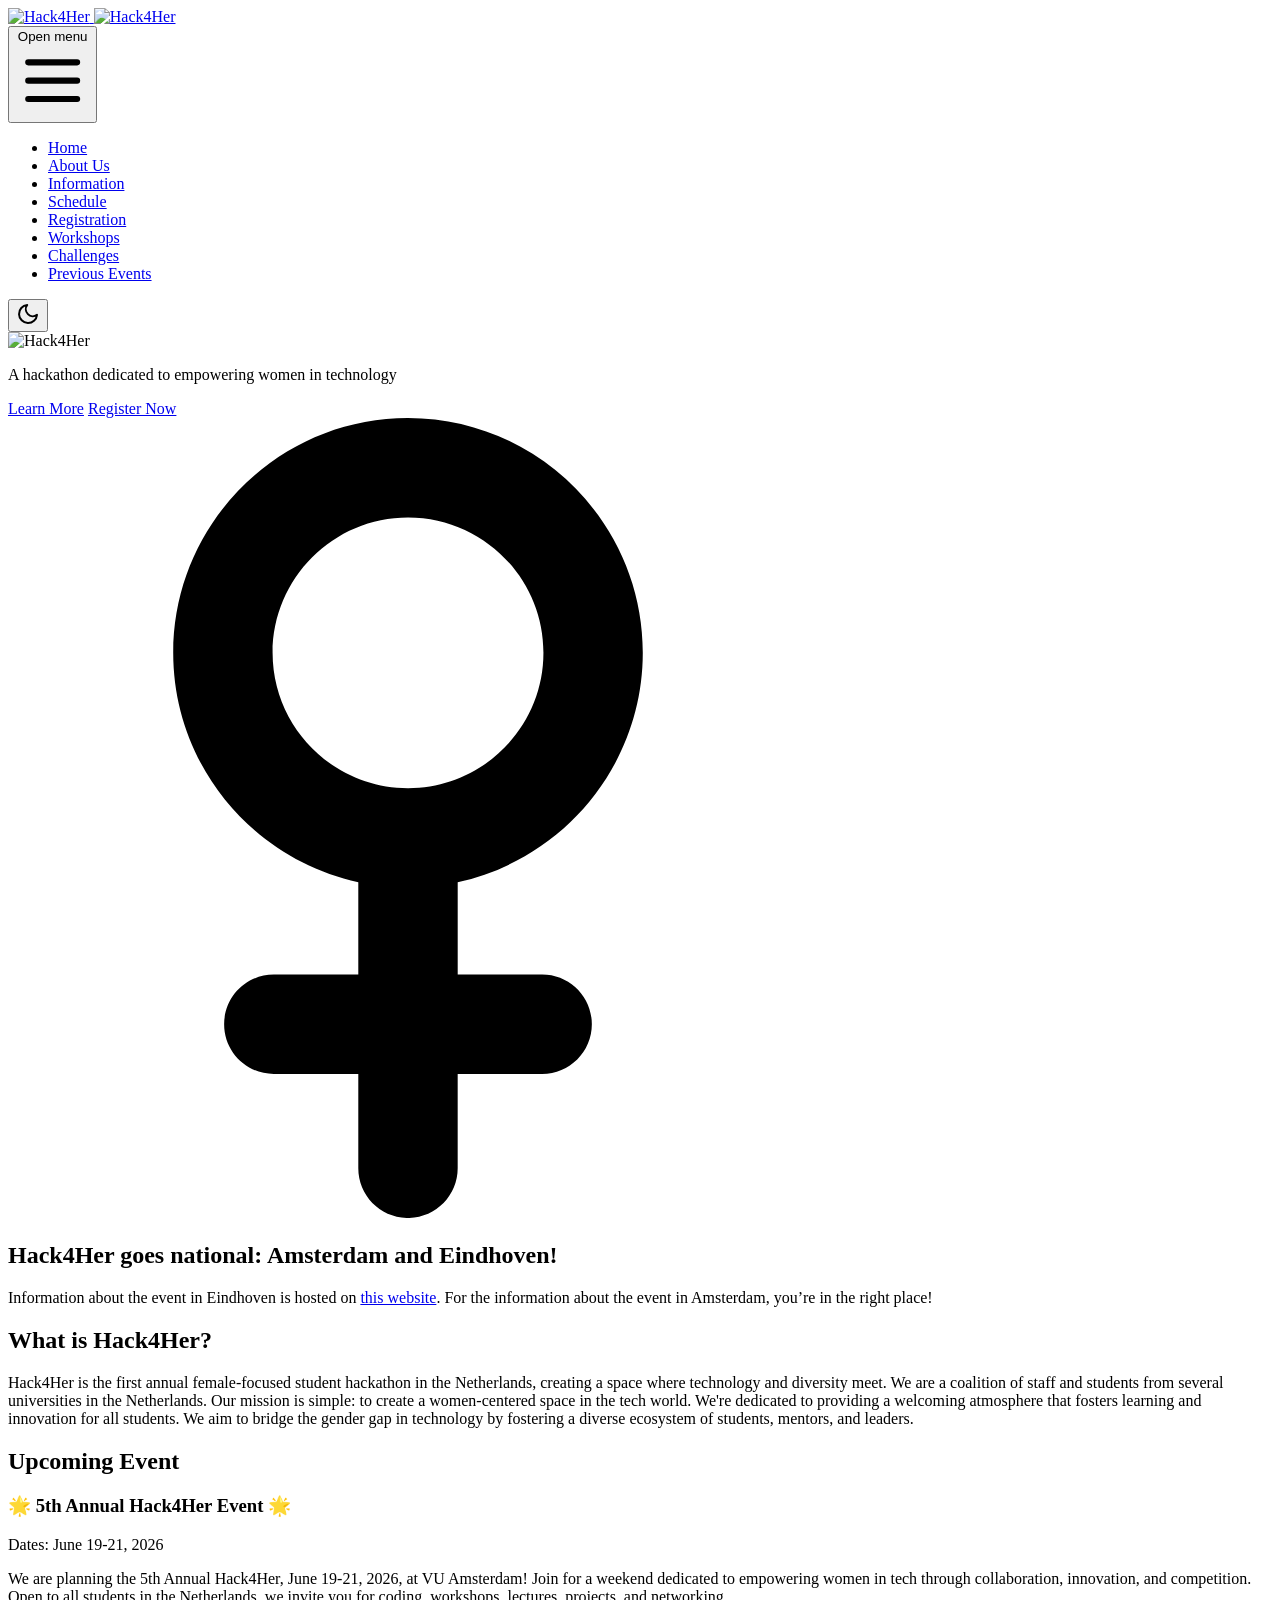
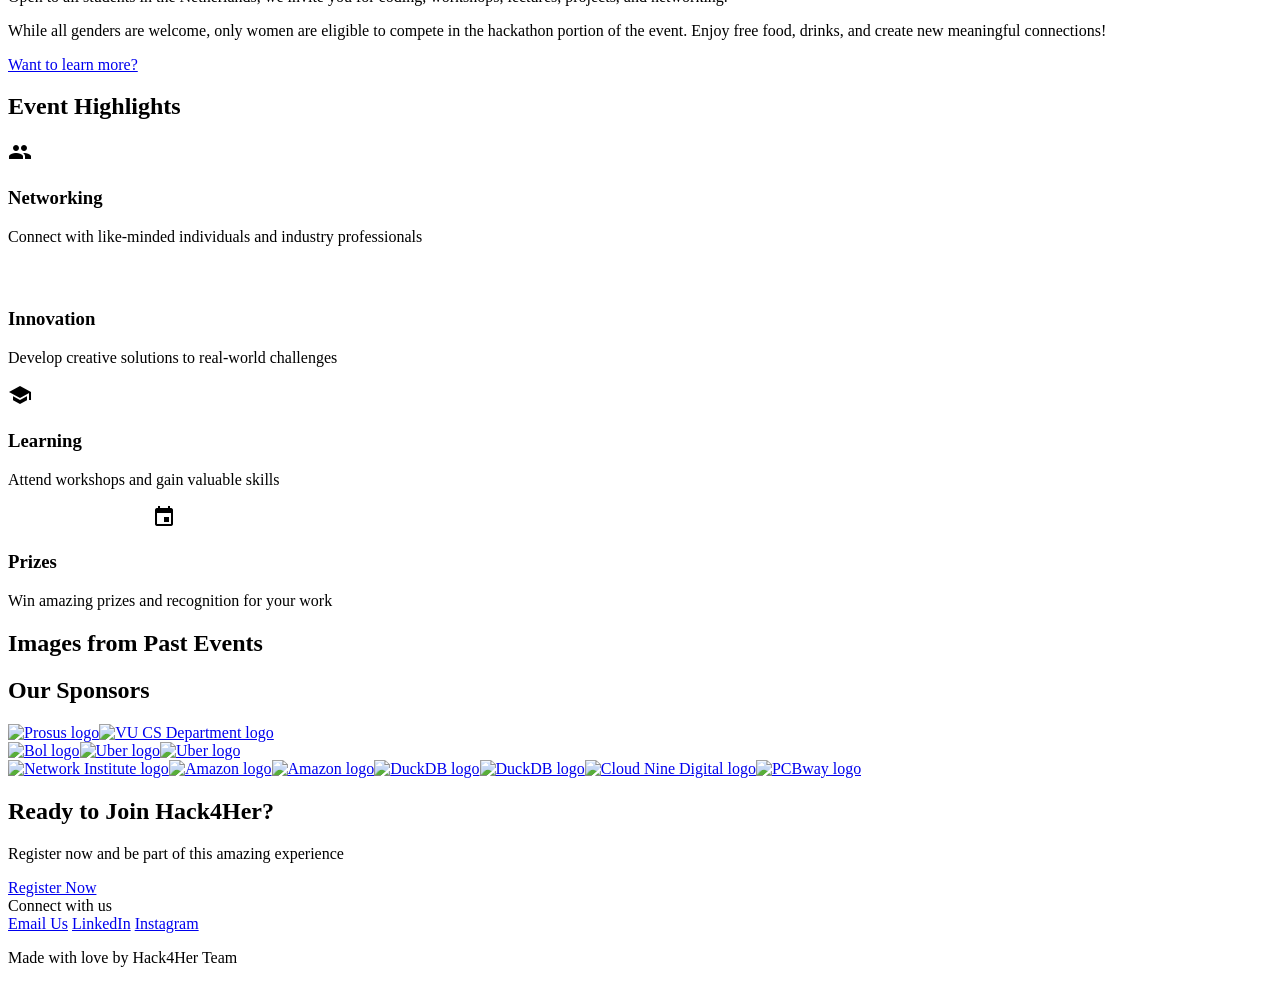
==== commit 69ba4d5c: "fix css not loading" ====
--- a/index.html
+++ b/index.html
@@ -2,33 +2,33 @@
 <html lang="en">
 	<head>
 		<meta charset="utf-8" />
-		<link rel="icon" href="/images/logos/Hack4Her_icon2025.png" />
+		<link rel="icon" href="/h4h-showcase/images/logos/Hack4Her_icon2025.png" />
 		<link href="https://fonts.googleapis.com/icon?family=Material+Icons" rel="stylesheet">
 		<meta name="viewport" content="width=device-width, initial-scale=1" />
 		
-		<link href="/_app/immutable/assets/0.BnzV58SU.css" rel="stylesheet">
-		<link href="/_app/immutable/assets/2.ALqLUYOZ.css" rel="stylesheet"><!--[--><meta name="description" content="Join the Hack4Her community! A hackathon dedicated to empowering women in technology."> <!--[--><meta name="keywords" content="hackathon, women in tech, coding, programming, technology, diversity, inclusion, home, events, community"><!--]--> <meta property="og:title" content="Hack4Her - Home"> <meta property="og:description" content="Join the Hack4Her community! A hackathon dedicated to empowering women in technology."> <meta property="og:type" content="website"> <!--[--><meta property="og:image" content="/images/og-image.jpg"><!--]--> <meta name="twitter:card" content="summary_large_image"> <meta name="twitter:title" content="Hack4Her - Home"> <meta name="twitter:description" content="Join the Hack4Her community! A hackathon dedicated to empowering women in technology."> <!--[--><meta name="twitter:image" content="/images/og-image.jpg"><!--]--> <!--[!--><!--]--><!--]--><title>Hack4Her - Home</title>
-			<script src="/theme-switcher.js"></script>
-		<script src="/gallery-scroll.js" defer></script>
-		<script src="/schedule-tabs.js" defer></script>
+		<link href="/h4h-showcase/_app/immutable/assets/0.BnzV58SU.css" rel="stylesheet">
+		<link href="/h4h-showcase/_app/immutable/assets/2.ALqLUYOZ.css" rel="stylesheet"><!--[--><meta name="description" content="Join the Hack4Her community! A hackathon dedicated to empowering women in technology."> <!--[--><meta name="keywords" content="hackathon, women in tech, coding, programming, technology, diversity, inclusion, home, events, community"><!--]--> <meta property="og:title" content="Hack4Her - Home"> <meta property="og:description" content="Join the Hack4Her community! A hackathon dedicated to empowering women in technology."> <meta property="og:type" content="website"> <!--[--><meta property="og:image" content="/images/og-image.jpg"><!--]--> <meta name="twitter:card" content="summary_large_image"> <meta name="twitter:title" content="Hack4Her - Home"> <meta name="twitter:description" content="Join the Hack4Her community! A hackathon dedicated to empowering women in technology."> <!--[--><meta name="twitter:image" content="/images/og-image.jpg"><!--]--> <!--[!--><!--]--><!--]--><title>Hack4Her - Home</title>
+			<script src="/h4h-showcase/theme-switcher.js"></script>
+		<script src="/h4h-showcase/gallery-scroll.js" defer></script>
+		<script src="/h4h-showcase/schedule-tabs.js" defer></script>
 			<link rel="preconnect" href="https://fonts.googleapis.com">
 		<link rel="preconnect" href="https://fonts.gstatic.com" crossorigin>
 		<link href="https://fonts.googleapis.com/css2?family=Plus+Jakarta+Sans:wght@400;500;600;700;800&amp;display=swap" rel="stylesheet">
 	</head>
 	<body data-sveltekit-preload-data="hover">
-		<div style="display: contents"><!--[--><!--[--><!----><header class="navigation svelte-17yf3y8"><div class="nav-container svelte-17yf3y8"><div class="logo svelte-17yf3y8"><a href="/" aria-label="Home"><img src="/images/logos/Hack4Her_logo_black.png" alt="Hack4Her" class="logo-img light-logo svelte-17yf3y8"> <img src="/images/logos/Hack4Her_logo_white.png" alt="Hack4Her" class="logo-img dark-logo svelte-17yf3y8"></a></div> <button class="mobile-toggle svelte-17yf3y8" aria-expanded="false" aria-controls="mobile-menu" aria-label="Open menu"><span class="sr-only svelte-17yf3y8">Open menu</span> <svg class="h-6 w-6" fill="none" viewBox="0 0 24 24" stroke="currentColor"><!--[!--><path stroke-linecap="round" stroke-linejoin="round" stroke-width="2" d="M4 6h16M4 12h16M4 18h16"></path><!--]--></svg></button> <nav class="desktop-nav svelte-17yf3y8"><ul class="svelte-17yf3y8"><!--[--><li class="active svelte-17yf3y8"><a href="/" class="svelte-17yf3y8">Home</a></li><li class="svelte-17yf3y8"><a href="/about" class="svelte-17yf3y8">About Us</a></li><li class="svelte-17yf3y8"><a href="/information" class="svelte-17yf3y8">Information</a></li><li class="svelte-17yf3y8"><a href="/schedule" class="svelte-17yf3y8">Schedule</a></li><li class="svelte-17yf3y8"><a href="/registration" class="svelte-17yf3y8">Registration</a></li><li class="svelte-17yf3y8"><a href="/workshops" class="svelte-17yf3y8">Workshops</a></li><li class="svelte-17yf3y8"><a href="/challenges" class="svelte-17yf3y8">Challenges</a></li><li class="svelte-17yf3y8"><a href="/previous-events" class="svelte-17yf3y8">Previous Events</a></li><!--]--></ul> <button class="theme-toggle svelte-13b93yv" aria-label="Switch to dark mode"><!--[!--><svg class="icon svelte-13b93yv" viewBox="0 0 24 24" width="24" height="24" stroke="currentColor" stroke-width="2" fill="none" stroke-linecap="round" stroke-linejoin="round"><path d="M21 12.79A9 9 0 1 1 11.21 3 7 7 0 0 0 21 12.79z"></path></svg><!--]--></button><!----></nav></div> <!--[!--><!--]--></header><!----> <main class="svelte-fzz30"><!----><!----><section class="hero svelte-fngt7g"><div class="hero-content svelte-fngt7g"><img src="/images/logos/Hack4Her_logo_white.png" alt="Hack4Her" class="hero-logo svelte-fngt7g"> <p class="hero-subtitle svelte-fngt7g">A hackathon dedicated to empowering women in technology</p> <div class="button-group svelte-fngt7g"><a href="/information" class="btn btn-outline svelte-fngt7g">Learn More</a> <a href="/registration" class="btn btn-white svelte-fngt7g">Register Now</a></div></div> <div class="hero-overlay svelte-fngt7g"><img src="/female-symbol-svgrepo-com.svg" alt="Female symbol" class="female-icon svelte-fngt7g"></div></section> <section class="section svelte-fngt7g"><div class="section-container svelte-fngt7g"><h2 class="section-title svelte-fngt7g">Hack4Her goes national: Amsterdam and Eindhoven!</h2> <p class="section-text svelte-fngt7g">Information about the event in Eindhoven is hosted on <a class="sc-link svelte-fngt7g" style="white-space:nowrap;" href="https://hack4her.github.io/">this website</a>. For the information about the event in Amsterdam, you’re in the right place!</p></div></section> <section class="section svelte-fngt7g"><div class="section-container svelte-fngt7g"><h2 class="section-title svelte-fngt7g">What is Hack4Her?</h2> <p class="section-text svelte-fngt7g">Hack4Her is the first annual female-focused student hackathon in the Netherlands, creating a space where technology and diversity meet. We are a coalition of staff and students from several universities in the Netherlands. Our mission is simple: to create a women-centered space in the tech world. We're dedicated to providing a welcoming atmosphere that fosters learning and innovation for all students. We aim to bridge the gender gap in technology by fostering a diverse ecosystem of students, mentors, and leaders.</p></div></section> <section class="section upcoming-event svelte-fngt7g"><div class="section-container svelte-fngt7g"><h2 class="section-title svelte-fngt7g">Upcoming Event</h2> <h3 class="event-subtitle svelte-fngt7g">🌟 5th Annual Hack4Her Event 🌟</h3> <p class="event-date svelte-fngt7g">Dates: June 19-21, 2026</p> <p class="section-text svelte-fngt7g">We are planning the 5th Annual Hack4Her, June 19-21, 2026, at VU Amsterdam! Join for a weekend dedicated to empowering women in tech through collaboration, innovation, and competition. Open to all students in the Netherlands, we invite you for coding, workshops, lectures, projects, and networking.</p> <p class="section-text svelte-fngt7g">While all genders are welcome, only women are eligible to compete in the hackathon portion of the event. Enjoy free food, drinks, and create new meaningful connections!</p> <a href="/information" class="btn btn-primary svelte-fngt7g">Want to learn more?</a></div></section> <section class="section gradient-background svelte-fngt7g"><div class="section-container svelte-fngt7g"><h2 class="section-title text-white svelte-fngt7g">Event Highlights</h2> <div class="highlights-grid svelte-fngt7g"><!--[--><div class="highlight-card svelte-fngt7g"><span class="material-icons highlight-icon svelte-fngt7g">people</span> <h3 class="highlight-title svelte-fngt7g">Networking</h3> <p class="highlight-description svelte-fngt7g">Connect with like-minded individuals and industry professionals</p></div><div class="highlight-card svelte-fngt7g"><span class="material-icons highlight-icon svelte-fngt7g">lightbulb</span> <h3 class="highlight-title svelte-fngt7g">Innovation</h3> <p class="highlight-description svelte-fngt7g">Develop creative solutions to real-world challenges</p></div><div class="highlight-card svelte-fngt7g"><span class="material-icons highlight-icon svelte-fngt7g">school</span> <h3 class="highlight-title svelte-fngt7g">Learning</h3> <p class="highlight-description svelte-fngt7g">Attend workshops and gain valuable skills</p></div><div class="highlight-card svelte-fngt7g"><span class="material-icons highlight-icon svelte-fngt7g">emoji_events</span> <h3 class="highlight-title svelte-fngt7g">Prizes</h3> <p class="highlight-description svelte-fngt7g">Win amazing prizes and recognition for your work</p></div><!--]--></div></div></section> <section class="section svelte-fngt7g"><div class="section-container svelte-fngt7g"><h2 class="section-title svelte-fngt7g">Images from Past Events</h2> <div class="gallery svelte-fngt7g"><!--[--><div class="gallery-item svelte-fngt7g" style="background-image: url(/images/events/SP9_36.jpg)"></div><div class="gallery-item svelte-fngt7g" style="background-image: url(/images/events/SP9_99.jpg)"></div><div class="gallery-item svelte-fngt7g" style="background-image: url(/images/events/SP9_173.jpg)"></div><div class="gallery-item svelte-fngt7g" style="background-image: url(/images/events/SP9_12.jpg)"></div><div class="gallery-item svelte-fngt7g" style="background-image: url(/images/events/SP9_01.jpg)"></div><!--]--></div></div></section> <section class="section sponsors-section svelte-fngt7g"><div class="section-container svelte-fngt7g"><h2 class="section-title svelte-fngt7g">Our Sponsors</h2> <div class="sponsors-grid svelte-fngt7g"><a class="sponsor-card gold-tier-card svelte-fngt7g" href="https://www.prosus.com/" target="_blank" rel="noopener noreferrer"><img src="/images/sponsors/ProsusLogo.png" alt="Prosus logo" class="svelte-fngt7g"></a><a class="sponsor-card gold-tier-card svelte-fngt7g" href="https://vu.nl/en/about-vu/faculties/faculty-of-science/departments/computer-science" target="_blank" rel="noopener noreferrer"><img src="/images/sponsors/VUCSDepartment_logo.jpeg" alt="VU CS Department logo" class="svelte-fngt7g"></a></div> <div class="sponsors-grid svelte-fngt7g"><a class="sponsor-card silver-tier-card svelte-fngt7g" href="https://www.bol.com/" target="_blank" rel="noopener noreferrer"><img src="/images/sponsors/Bol_logo.svg" alt="Bol logo" class="svelte-fngt7g bol-logo"></a><a class="sponsor-card silver-tier-card svelte-fngt7g" href="https://www.uber.com/" target="_blank" rel="noopener noreferrer"><img src="/images/sponsors/Uber_logo_black.svg" alt="Uber logo" class="svelte-fngt7g light-logo"><img src="/images/sponsors/Uber_logo_white.svg" alt="Uber logo" class="svelte-fngt7g dark-logo"></a></div> <div class="sponsors-grid svelte-fngt7g"><a class="sponsor-card bronze-tier-card svelte-fngt7g" href="https://networkinstitute.org/" target="_blank" rel="noopener noreferrer"><img src="/images/sponsors/NetworkInstitute_logo.png" alt="Network Institute logo" class="svelte-fngt7g"></a><a class="sponsor-card bronze-tier-card svelte-fngt7g" href="https://amazon.jobs/" target="_blank" rel="noopener noreferrer"><img src="/images/sponsors/Amazon_logo_black.svg" alt="Amazon logo" class="svelte-fngt7g light-logo amazon-logo"><img src="/images/sponsors/Amazon_logo_white.svg" alt="Amazon logo" class="svelte-fngt7g dark-logo amazon-logo"></a><a class="sponsor-card bronze-tier-card svelte-fngt7g" href="https://duckdb.org/" target="_blank" rel="noopener noreferrer"><img src="/images/sponsors/DuckDB_logo_light.svg" alt="DuckDB logo" class="svelte-fngt7g light-logo"><img src="/images/sponsors/DuckDB_logo_dark.svg" alt="DuckDB logo" class="svelte-fngt7g dark-logo"></a><a class="sponsor-card bronze-tier-card svelte-fngt7g" href="https://www.cloudninedigital.nl/" target="_blank" rel="noopener noreferrer"><img src="/images/sponsors/Cloud_Nine_Digital_idXOtQtkWv_0.png" alt="Cloud Nine Digital logo" class="svelte-fngt7g"></a><a class="sponsor-card bronze-tier-card svelte-fngt7g" href="https://www.pcbway.com/" target="_blank" rel="noopener noreferrer"><img src="/images/sponsors/PCBway_logo.png" alt="PCBway logo" class="svelte-fngt7g"></a></div></div></section> <!--[!--><!--]--> <section class="cta gradient-background svelte-fngt7g"><div class="cta-content svelte-fngt7g"><h2 class="cta-title svelte-fngt7g">Ready to Join Hack4Her?</h2> <p class="cta-text svelte-fngt7g">Register now and be part of this amazing experience</p> <a href="/registration" class="btn btn-white svelte-fngt7g">Register Now</a></div></section><!----><!----></main> <footer class="gradient-background svelte-1807tra"><div class="container svelte-1807tra"><div class="footer-section-title svelte-1807tra">Connect with us</div> <div class="footer-links svelte-1807tra"><a href="mailto:info.hack4her@gmail.com" class="svelte-1807tra">Email Us</a> <a href="https://www.linkedin.com/company/hack4her/" target="_blank" rel="noopener noreferrer" class="svelte-1807tra">LinkedIn</a> <a href="https://www.instagram.com/hack4herofficial/" target="_blank" rel="noopener noreferrer" class="svelte-1807tra">Instagram</a></div>  <!--[!--><!--]--> <!--[!--><!--]--> <div class="footer-bottom svelte-1807tra"><p class="svelte-1807tra">Made with love by Hack4Her Team</p></div></div></footer><!----><!----><!--]--> <!--[!--><!--]--><!--]-->
+		<div style="display: contents"><!--[--><!--[--><!----><header class="navigation svelte-17yf3y8"><div class="nav-container svelte-17yf3y8"><div class="logo svelte-17yf3y8"><a href="/h4h-showcase/" aria-label="Home"><img src="/h4h-showcase/images/logos/Hack4Her_logo_black.png" alt="Hack4Her" class="logo-img light-logo svelte-17yf3y8"> <img src="/h4h-showcase/images/logos/Hack4Her_logo_white.png" alt="Hack4Her" class="logo-img dark-logo svelte-17yf3y8"></a></div> <button class="mobile-toggle svelte-17yf3y8" aria-expanded="false" aria-controls="mobile-menu" aria-label="Open menu"><span class="sr-only svelte-17yf3y8">Open menu</span> <svg class="h-6 w-6" fill="none" viewBox="0 0 24 24" stroke="currentColor"><!--[!--><path stroke-linecap="round" stroke-linejoin="round" stroke-width="2" d="M4 6h16M4 12h16M4 18h16"></path><!--]--></svg></button> <nav class="desktop-nav svelte-17yf3y8"><ul class="svelte-17yf3y8"><!--[--><li class="active svelte-17yf3y8"><a href="/h4h-showcase/" class="svelte-17yf3y8">Home</a></li><li class="svelte-17yf3y8"><a href="/h4h-showcase/about" class="svelte-17yf3y8">About Us</a></li><li class="svelte-17yf3y8"><a href="/h4h-showcase/information" class="svelte-17yf3y8">Information</a></li><li class="svelte-17yf3y8"><a href="/h4h-showcase/schedule" class="svelte-17yf3y8">Schedule</a></li><li class="svelte-17yf3y8"><a href="/h4h-showcase/registration" class="svelte-17yf3y8">Registration</a></li><li class="svelte-17yf3y8"><a href="/h4h-showcase/workshops" class="svelte-17yf3y8">Workshops</a></li><li class="svelte-17yf3y8"><a href="/h4h-showcase/challenges" class="svelte-17yf3y8">Challenges</a></li><li class="svelte-17yf3y8"><a href="/h4h-showcase/previous-events" class="svelte-17yf3y8">Previous Events</a></li><!--]--></ul> <button class="theme-toggle svelte-13b93yv" aria-label="Switch to dark mode"><!--[!--><svg class="icon svelte-13b93yv" viewBox="0 0 24 24" width="24" height="24" stroke="currentColor" stroke-width="2" fill="none" stroke-linecap="round" stroke-linejoin="round"><path d="M21 12.79A9 9 0 1 1 11.21 3 7 7 0 0 0 21 12.79z"></path></svg><!--]--></button><!----></nav></div> <!--[!--><!--]--></header><!----> <main class="svelte-fzz30"><!----><!----><section class="hero svelte-fngt7g"><div class="hero-content svelte-fngt7g"><img src="/h4h-showcase/images/logos/Hack4Her_logo_white.png" alt="Hack4Her" class="hero-logo svelte-fngt7g"> <p class="hero-subtitle svelte-fngt7g">A hackathon dedicated to empowering women in technology</p> <div class="button-group svelte-fngt7g"><a href="/h4h-showcase/information" class="btn btn-outline svelte-fngt7g">Learn More</a> <a href="/h4h-showcase/registration" class="btn btn-white svelte-fngt7g">Register Now</a></div></div> <div class="hero-overlay svelte-fngt7g"><img src="/female-symbol-svgrepo-com.svg" alt="Female symbol" class="female-icon svelte-fngt7g"></div></section> <section class="section svelte-fngt7g"><div class="section-container svelte-fngt7g"><h2 class="section-title svelte-fngt7g">Hack4Her goes national: Amsterdam and Eindhoven!</h2> <p class="section-text svelte-fngt7g">Information about the event in Eindhoven is hosted on <a class="sc-link svelte-fngt7g" style="white-space:nowrap;" href="/h4h-showcase/">this website</a>. For the information about the event in Amsterdam, you’re in the right place!</p></div></section> <section class="section svelte-fngt7g"><div class="section-container svelte-fngt7g"><h2 class="section-title svelte-fngt7g">What is Hack4Her?</h2> <p class="section-text svelte-fngt7g">Hack4Her is the first annual female-focused student hackathon in the Netherlands, creating a space where technology and diversity meet. We are a coalition of staff and students from several universities in the Netherlands. Our mission is simple: to create a women-centered space in the tech world. We're dedicated to providing a welcoming atmosphere that fosters learning and innovation for all students. We aim to bridge the gender gap in technology by fostering a diverse ecosystem of students, mentors, and leaders.</p></div></section> <section class="section upcoming-event svelte-fngt7g"><div class="section-container svelte-fngt7g"><h2 class="section-title svelte-fngt7g">Upcoming Event</h2> <h3 class="event-subtitle svelte-fngt7g">🌟 5th Annual Hack4Her Event 🌟</h3> <p class="event-date svelte-fngt7g">Dates: June 19-21, 2026</p> <p class="section-text svelte-fngt7g">We are planning the 5th Annual Hack4Her, June 19-21, 2026, at VU Amsterdam! Join for a weekend dedicated to empowering women in tech through collaboration, innovation, and competition. Open to all students in the Netherlands, we invite you for coding, workshops, lectures, projects, and networking.</p> <p class="section-text svelte-fngt7g">While all genders are welcome, only women are eligible to compete in the hackathon portion of the event. Enjoy free food, drinks, and create new meaningful connections!</p> <a href="/h4h-showcase/information" class="btn btn-primary svelte-fngt7g">Want to learn more?</a></div></section> <section class="section gradient-background svelte-fngt7g"><div class="section-container svelte-fngt7g"><h2 class="section-title text-white svelte-fngt7g">Event Highlights</h2> <div class="highlights-grid svelte-fngt7g"><!--[--><div class="highlight-card svelte-fngt7g"><span class="material-icons highlight-icon svelte-fngt7g">people</span> <h3 class="highlight-title svelte-fngt7g">Networking</h3> <p class="highlight-description svelte-fngt7g">Connect with like-minded individuals and industry professionals</p></div><div class="highlight-card svelte-fngt7g"><span class="material-icons highlight-icon svelte-fngt7g">lightbulb</span> <h3 class="highlight-title svelte-fngt7g">Innovation</h3> <p class="highlight-description svelte-fngt7g">Develop creative solutions to real-world challenges</p></div><div class="highlight-card svelte-fngt7g"><span class="material-icons highlight-icon svelte-fngt7g">school</span> <h3 class="highlight-title svelte-fngt7g">Learning</h3> <p class="highlight-description svelte-fngt7g">Attend workshops and gain valuable skills</p></div><div class="highlight-card svelte-fngt7g"><span class="material-icons highlight-icon svelte-fngt7g">emoji_events</span> <h3 class="highlight-title svelte-fngt7g">Prizes</h3> <p class="highlight-description svelte-fngt7g">Win amazing prizes and recognition for your work</p></div><!--]--></div></div></section> <section class="section svelte-fngt7g"><div class="section-container svelte-fngt7g"><h2 class="section-title svelte-fngt7g">Images from Past Events</h2> <div class="gallery svelte-fngt7g"><!--[--><div class="gallery-item svelte-fngt7g" style="background-image: url(/images/events/SP9_36.jpg)"></div><div class="gallery-item svelte-fngt7g" style="background-image: url(/images/events/SP9_99.jpg)"></div><div class="gallery-item svelte-fngt7g" style="background-image: url(/images/events/SP9_173.jpg)"></div><div class="gallery-item svelte-fngt7g" style="background-image: url(/images/events/SP9_12.jpg)"></div><div class="gallery-item svelte-fngt7g" style="background-image: url(/images/events/SP9_01.jpg)"></div><!--]--></div></div></section> <section class="section sponsors-section svelte-fngt7g"><div class="section-container svelte-fngt7g"><h2 class="section-title svelte-fngt7g">Our Sponsors</h2> <div class="sponsors-grid svelte-fngt7g"><a class="sponsor-card gold-tier-card svelte-fngt7g" href="/h4h-showcase/" target="_blank" rel="noopener noreferrer"><img src="/h4h-showcase/images/sponsors/ProsusLogo.png" alt="Prosus logo" class="svelte-fngt7g"></a><a class="sponsor-card gold-tier-card svelte-fngt7g" href="https://vu.nl/en/about-vu/faculties/faculty-of-science/departments/computer-science" target="_blank" rel="noopener noreferrer"><img src="/h4h-showcase/images/sponsors/VUCSDepartment_logo.jpeg" alt="VU CS Department logo" class="svelte-fngt7g"></a></div> <div class="sponsors-grid svelte-fngt7g"><a class="sponsor-card silver-tier-card svelte-fngt7g" href="/h4h-showcase/" target="_blank" rel="noopener noreferrer"><img src="/h4h-showcase/images/sponsors/Bol_logo.svg" alt="Bol logo" class="svelte-fngt7g bol-logo"></a><a class="sponsor-card silver-tier-card svelte-fngt7g" href="/h4h-showcase/" target="_blank" rel="noopener noreferrer"><img src="/h4h-showcase/images/sponsors/Uber_logo_black.svg" alt="Uber logo" class="svelte-fngt7g light-logo"><img src="/h4h-showcase/images/sponsors/Uber_logo_white.svg" alt="Uber logo" class="svelte-fngt7g dark-logo"></a></div> <div class="sponsors-grid svelte-fngt7g"><a class="sponsor-card bronze-tier-card svelte-fngt7g" href="/h4h-showcase/" target="_blank" rel="noopener noreferrer"><img src="/h4h-showcase/images/sponsors/NetworkInstitute_logo.png" alt="Network Institute logo" class="svelte-fngt7g"></a><a class="sponsor-card bronze-tier-card svelte-fngt7g" href="/h4h-showcase/" target="_blank" rel="noopener noreferrer"><img src="/h4h-showcase/images/sponsors/Amazon_logo_black.svg" alt="Amazon logo" class="svelte-fngt7g light-logo amazon-logo"><img src="/h4h-showcase/images/sponsors/Amazon_logo_white.svg" alt="Amazon logo" class="svelte-fngt7g dark-logo amazon-logo"></a><a class="sponsor-card bronze-tier-card svelte-fngt7g" href="/h4h-showcase/" target="_blank" rel="noopener noreferrer"><img src="/h4h-showcase/images/sponsors/DuckDB_logo_light.svg" alt="DuckDB logo" class="svelte-fngt7g light-logo"><img src="/h4h-showcase/images/sponsors/DuckDB_logo_dark.svg" alt="DuckDB logo" class="svelte-fngt7g dark-logo"></a><a class="sponsor-card bronze-tier-card svelte-fngt7g" href="/h4h-showcase/" target="_blank" rel="noopener noreferrer"><img src="/h4h-showcase/images/sponsors/Cloud_Nine_Digital_idXOtQtkWv_0.png" alt="Cloud Nine Digital logo" class="svelte-fngt7g"></a><a class="sponsor-card bronze-tier-card svelte-fngt7g" href="/h4h-showcase/" target="_blank" rel="noopener noreferrer"><img src="/h4h-showcase/images/sponsors/PCBway_logo.png" alt="PCBway logo" class="svelte-fngt7g"></a></div></div></section> <!--[!--><!--]--> <section class="cta gradient-background svelte-fngt7g"><div class="cta-content svelte-fngt7g"><h2 class="cta-title svelte-fngt7g">Ready to Join Hack4Her?</h2> <p class="cta-text svelte-fngt7g">Register now and be part of this amazing experience</p> <a href="/h4h-showcase/registration" class="btn btn-white svelte-fngt7g">Register Now</a></div></section><!----><!----></main> <footer class="gradient-background svelte-1807tra"><div class="container svelte-1807tra"><div class="footer-section-title svelte-1807tra">Connect with us</div> <div class="footer-links svelte-1807tra"><a href="mailto:info.hack4her@gmail.com" class="svelte-1807tra">Email Us</a> <a href="/h4h-showcase/" target="_blank" rel="noopener noreferrer" class="svelte-1807tra">LinkedIn</a> <a href="/h4h-showcase/" target="_blank" rel="noopener noreferrer" class="svelte-1807tra">Instagram</a></div>  <!--[!--><!--]--> <!--[!--><!--]--> <div class="footer-bottom svelte-1807tra"><p class="svelte-1807tra">Made with love by Hack4Her Team</p></div></div></footer><!----><!----><!--]--> <!--[!--><!--]--><!--]-->
 			
 			<script>
 				{
 					__sveltekit_zcot5m = {
-						base: ""
+						base: "/h4h-showcase"
 					};
 
 					const element = document.currentScript.parentElement;
 
 					Promise.all([
-						import("/_app/immutable/entry/start.DRMPRl2K.js"),
-						import("/_app/immutable/entry/app.BiGqqHUP.js")
+						import("/h4h-showcase/_app/immutable/entry/start.DRMPRl2K.js"),
+						import("/h4h-showcase/_app/immutable/entry/app.BiGqqHUP.js")
 					]).then(([kit, app]) => {
 						kit.start(app, element, {
 							node_ids: [0, 2],
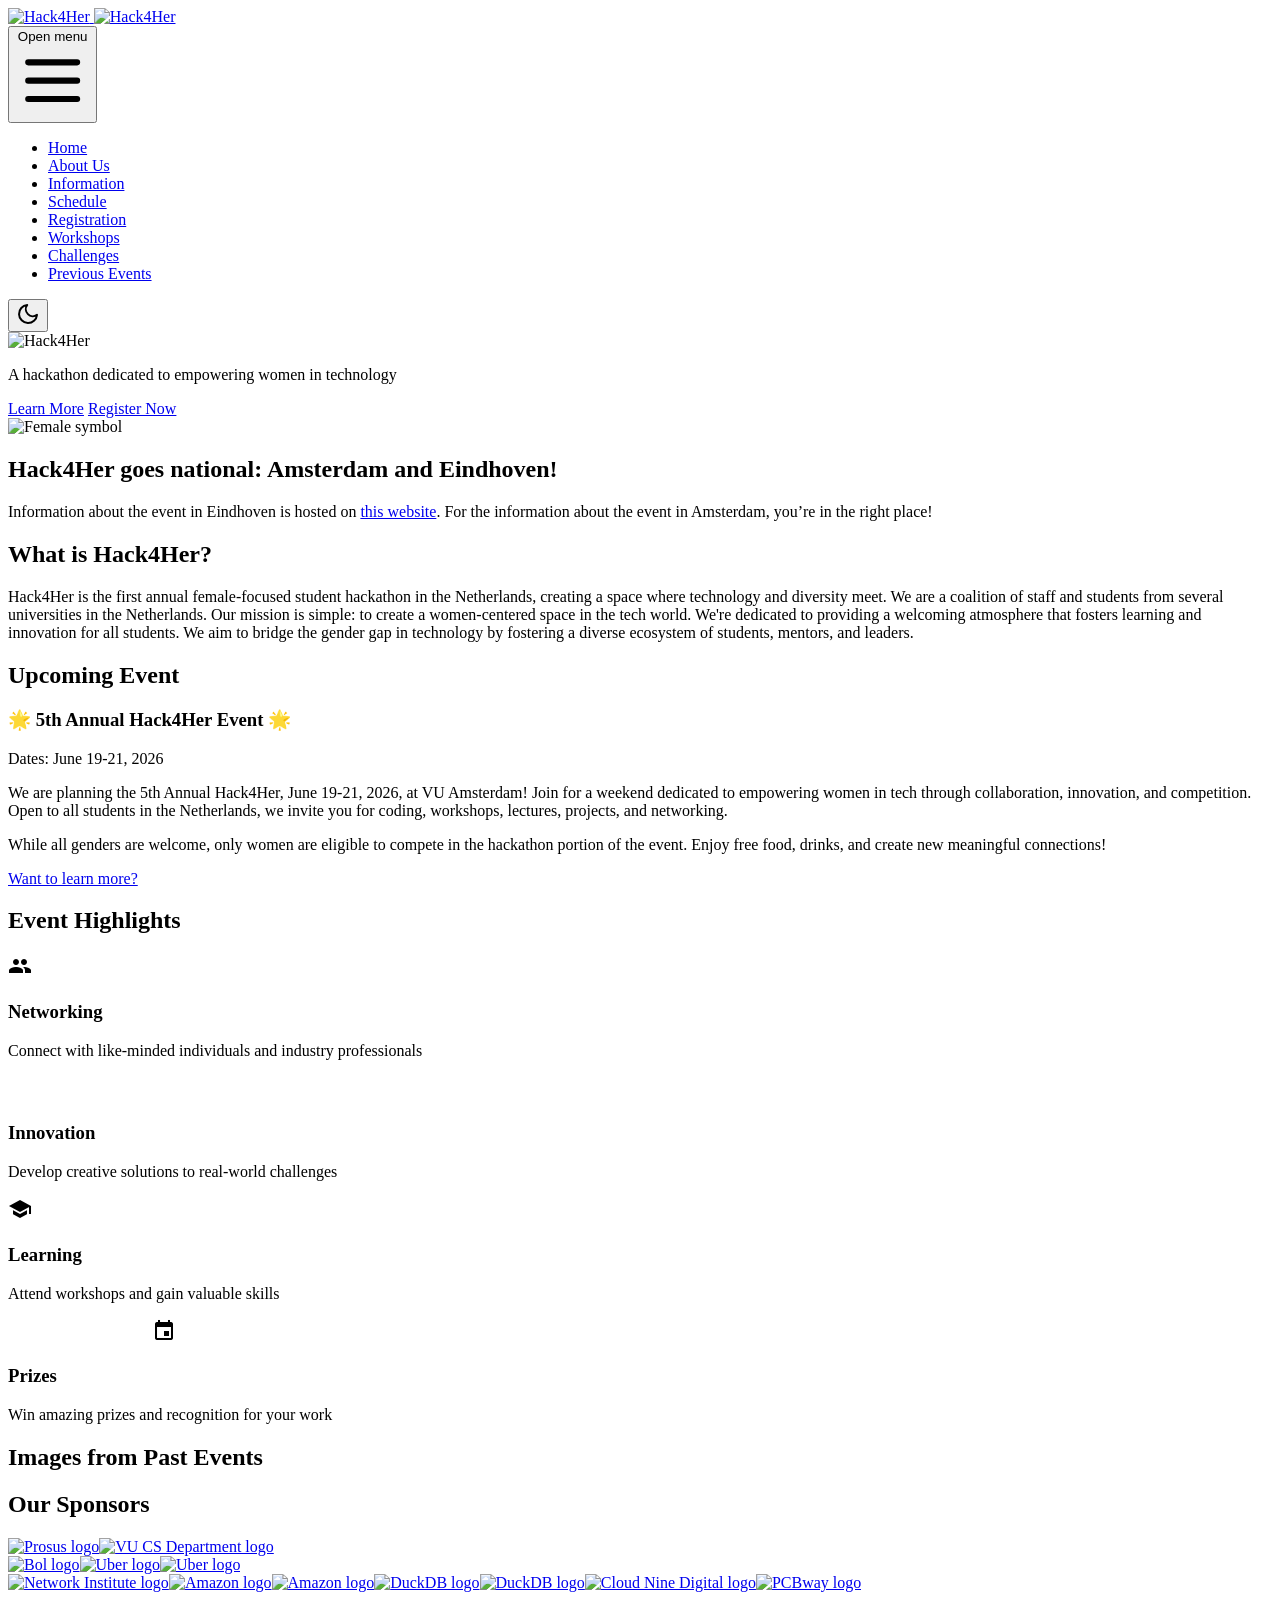
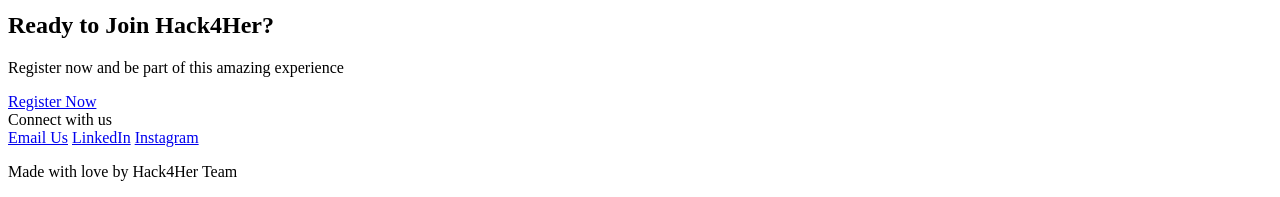
==== commit 5b817e6c: "re-upload the codebase" ====
--- a/index.html
+++ b/index.html
@@ -6,8 +6,8 @@
 		<link href="https://fonts.googleapis.com/icon?family=Material+Icons" rel="stylesheet">
 		<meta name="viewport" content="width=device-width, initial-scale=1" />
 		
-		<link href="/h4h-showcase/_app/immutable/assets/0.BnzV58SU.css" rel="stylesheet">
-		<link href="/h4h-showcase/_app/immutable/assets/2.ALqLUYOZ.css" rel="stylesheet"><!--[--><meta name="description" content="Join the Hack4Her community! A hackathon dedicated to empowering women in technology."> <!--[--><meta name="keywords" content="hackathon, women in tech, coding, programming, technology, diversity, inclusion, home, events, community"><!--]--> <meta property="og:title" content="Hack4Her - Home"> <meta property="og:description" content="Join the Hack4Her community! A hackathon dedicated to empowering women in technology."> <meta property="og:type" content="website"> <!--[--><meta property="og:image" content="/images/og-image.jpg"><!--]--> <meta name="twitter:card" content="summary_large_image"> <meta name="twitter:title" content="Hack4Her - Home"> <meta name="twitter:description" content="Join the Hack4Her community! A hackathon dedicated to empowering women in technology."> <!--[--><meta name="twitter:image" content="/images/og-image.jpg"><!--]--> <!--[!--><!--]--><!--]--><title>Hack4Her - Home</title>
+		<link href="/h4h-showcase/app/immutable/assets/0.BnzV58SU.css" rel="stylesheet">
+		<link href="/h4h-showcase/app/immutable/assets/2.ALqLUYOZ.css" rel="stylesheet"><!--[--><meta name="description" content="Join the Hack4Her community! A hackathon dedicated to empowering women in technology."> <!--[--><meta name="keywords" content="hackathon, women in tech, coding, programming, technology, diversity, inclusion, home, events, community"><!--]--> <meta property="og:title" content="Hack4Her - Home"> <meta property="og:description" content="Join the Hack4Her community! A hackathon dedicated to empowering women in technology."> <meta property="og:type" content="website"> <!--[--><meta property="og:image" content="/images/og-image.jpg"><!--]--> <meta name="twitter:card" content="summary_large_image"> <meta name="twitter:title" content="Hack4Her - Home"> <meta name="twitter:description" content="Join the Hack4Her community! A hackathon dedicated to empowering women in technology."> <!--[--><meta name="twitter:image" content="/images/og-image.jpg"><!--]--> <!--[!--><!--]--><!--]--><title>Hack4Her - Home</title>
 			<script src="/h4h-showcase/theme-switcher.js"></script>
 		<script src="/h4h-showcase/gallery-scroll.js" defer></script>
 		<script src="/h4h-showcase/schedule-tabs.js" defer></script>
@@ -16,7 +16,7 @@
 		<link href="https://fonts.googleapis.com/css2?family=Plus+Jakarta+Sans:wght@400;500;600;700;800&amp;display=swap" rel="stylesheet">
 	</head>
 	<body data-sveltekit-preload-data="hover">
-		<div style="display: contents"><!--[--><!--[--><!----><header class="navigation svelte-17yf3y8"><div class="nav-container svelte-17yf3y8"><div class="logo svelte-17yf3y8"><a href="/h4h-showcase/" aria-label="Home"><img src="/h4h-showcase/images/logos/Hack4Her_logo_black.png" alt="Hack4Her" class="logo-img light-logo svelte-17yf3y8"> <img src="/h4h-showcase/images/logos/Hack4Her_logo_white.png" alt="Hack4Her" class="logo-img dark-logo svelte-17yf3y8"></a></div> <button class="mobile-toggle svelte-17yf3y8" aria-expanded="false" aria-controls="mobile-menu" aria-label="Open menu"><span class="sr-only svelte-17yf3y8">Open menu</span> <svg class="h-6 w-6" fill="none" viewBox="0 0 24 24" stroke="currentColor"><!--[!--><path stroke-linecap="round" stroke-linejoin="round" stroke-width="2" d="M4 6h16M4 12h16M4 18h16"></path><!--]--></svg></button> <nav class="desktop-nav svelte-17yf3y8"><ul class="svelte-17yf3y8"><!--[--><li class="active svelte-17yf3y8"><a href="/h4h-showcase/" class="svelte-17yf3y8">Home</a></li><li class="svelte-17yf3y8"><a href="/h4h-showcase/about" class="svelte-17yf3y8">About Us</a></li><li class="svelte-17yf3y8"><a href="/h4h-showcase/information" class="svelte-17yf3y8">Information</a></li><li class="svelte-17yf3y8"><a href="/h4h-showcase/schedule" class="svelte-17yf3y8">Schedule</a></li><li class="svelte-17yf3y8"><a href="/h4h-showcase/registration" class="svelte-17yf3y8">Registration</a></li><li class="svelte-17yf3y8"><a href="/h4h-showcase/workshops" class="svelte-17yf3y8">Workshops</a></li><li class="svelte-17yf3y8"><a href="/h4h-showcase/challenges" class="svelte-17yf3y8">Challenges</a></li><li class="svelte-17yf3y8"><a href="/h4h-showcase/previous-events" class="svelte-17yf3y8">Previous Events</a></li><!--]--></ul> <button class="theme-toggle svelte-13b93yv" aria-label="Switch to dark mode"><!--[!--><svg class="icon svelte-13b93yv" viewBox="0 0 24 24" width="24" height="24" stroke="currentColor" stroke-width="2" fill="none" stroke-linecap="round" stroke-linejoin="round"><path d="M21 12.79A9 9 0 1 1 11.21 3 7 7 0 0 0 21 12.79z"></path></svg><!--]--></button><!----></nav></div> <!--[!--><!--]--></header><!----> <main class="svelte-fzz30"><!----><!----><section class="hero svelte-fngt7g"><div class="hero-content svelte-fngt7g"><img src="/h4h-showcase/images/logos/Hack4Her_logo_white.png" alt="Hack4Her" class="hero-logo svelte-fngt7g"> <p class="hero-subtitle svelte-fngt7g">A hackathon dedicated to empowering women in technology</p> <div class="button-group svelte-fngt7g"><a href="/h4h-showcase/information" class="btn btn-outline svelte-fngt7g">Learn More</a> <a href="/h4h-showcase/registration" class="btn btn-white svelte-fngt7g">Register Now</a></div></div> <div class="hero-overlay svelte-fngt7g"><img src="/female-symbol-svgrepo-com.svg" alt="Female symbol" class="female-icon svelte-fngt7g"></div></section> <section class="section svelte-fngt7g"><div class="section-container svelte-fngt7g"><h2 class="section-title svelte-fngt7g">Hack4Her goes national: Amsterdam and Eindhoven!</h2> <p class="section-text svelte-fngt7g">Information about the event in Eindhoven is hosted on <a class="sc-link svelte-fngt7g" style="white-space:nowrap;" href="/h4h-showcase/">this website</a>. For the information about the event in Amsterdam, you’re in the right place!</p></div></section> <section class="section svelte-fngt7g"><div class="section-container svelte-fngt7g"><h2 class="section-title svelte-fngt7g">What is Hack4Her?</h2> <p class="section-text svelte-fngt7g">Hack4Her is the first annual female-focused student hackathon in the Netherlands, creating a space where technology and diversity meet. We are a coalition of staff and students from several universities in the Netherlands. Our mission is simple: to create a women-centered space in the tech world. We're dedicated to providing a welcoming atmosphere that fosters learning and innovation for all students. We aim to bridge the gender gap in technology by fostering a diverse ecosystem of students, mentors, and leaders.</p></div></section> <section class="section upcoming-event svelte-fngt7g"><div class="section-container svelte-fngt7g"><h2 class="section-title svelte-fngt7g">Upcoming Event</h2> <h3 class="event-subtitle svelte-fngt7g">🌟 5th Annual Hack4Her Event 🌟</h3> <p class="event-date svelte-fngt7g">Dates: June 19-21, 2026</p> <p class="section-text svelte-fngt7g">We are planning the 5th Annual Hack4Her, June 19-21, 2026, at VU Amsterdam! Join for a weekend dedicated to empowering women in tech through collaboration, innovation, and competition. Open to all students in the Netherlands, we invite you for coding, workshops, lectures, projects, and networking.</p> <p class="section-text svelte-fngt7g">While all genders are welcome, only women are eligible to compete in the hackathon portion of the event. Enjoy free food, drinks, and create new meaningful connections!</p> <a href="/h4h-showcase/information" class="btn btn-primary svelte-fngt7g">Want to learn more?</a></div></section> <section class="section gradient-background svelte-fngt7g"><div class="section-container svelte-fngt7g"><h2 class="section-title text-white svelte-fngt7g">Event Highlights</h2> <div class="highlights-grid svelte-fngt7g"><!--[--><div class="highlight-card svelte-fngt7g"><span class="material-icons highlight-icon svelte-fngt7g">people</span> <h3 class="highlight-title svelte-fngt7g">Networking</h3> <p class="highlight-description svelte-fngt7g">Connect with like-minded individuals and industry professionals</p></div><div class="highlight-card svelte-fngt7g"><span class="material-icons highlight-icon svelte-fngt7g">lightbulb</span> <h3 class="highlight-title svelte-fngt7g">Innovation</h3> <p class="highlight-description svelte-fngt7g">Develop creative solutions to real-world challenges</p></div><div class="highlight-card svelte-fngt7g"><span class="material-icons highlight-icon svelte-fngt7g">school</span> <h3 class="highlight-title svelte-fngt7g">Learning</h3> <p class="highlight-description svelte-fngt7g">Attend workshops and gain valuable skills</p></div><div class="highlight-card svelte-fngt7g"><span class="material-icons highlight-icon svelte-fngt7g">emoji_events</span> <h3 class="highlight-title svelte-fngt7g">Prizes</h3> <p class="highlight-description svelte-fngt7g">Win amazing prizes and recognition for your work</p></div><!--]--></div></div></section> <section class="section svelte-fngt7g"><div class="section-container svelte-fngt7g"><h2 class="section-title svelte-fngt7g">Images from Past Events</h2> <div class="gallery svelte-fngt7g"><!--[--><div class="gallery-item svelte-fngt7g" style="background-image: url(/images/events/SP9_36.jpg)"></div><div class="gallery-item svelte-fngt7g" style="background-image: url(/images/events/SP9_99.jpg)"></div><div class="gallery-item svelte-fngt7g" style="background-image: url(/images/events/SP9_173.jpg)"></div><div class="gallery-item svelte-fngt7g" style="background-image: url(/images/events/SP9_12.jpg)"></div><div class="gallery-item svelte-fngt7g" style="background-image: url(/images/events/SP9_01.jpg)"></div><!--]--></div></div></section> <section class="section sponsors-section svelte-fngt7g"><div class="section-container svelte-fngt7g"><h2 class="section-title svelte-fngt7g">Our Sponsors</h2> <div class="sponsors-grid svelte-fngt7g"><a class="sponsor-card gold-tier-card svelte-fngt7g" href="/h4h-showcase/" target="_blank" rel="noopener noreferrer"><img src="/h4h-showcase/images/sponsors/ProsusLogo.png" alt="Prosus logo" class="svelte-fngt7g"></a><a class="sponsor-card gold-tier-card svelte-fngt7g" href="https://vu.nl/en/about-vu/faculties/faculty-of-science/departments/computer-science" target="_blank" rel="noopener noreferrer"><img src="/h4h-showcase/images/sponsors/VUCSDepartment_logo.jpeg" alt="VU CS Department logo" class="svelte-fngt7g"></a></div> <div class="sponsors-grid svelte-fngt7g"><a class="sponsor-card silver-tier-card svelte-fngt7g" href="/h4h-showcase/" target="_blank" rel="noopener noreferrer"><img src="/h4h-showcase/images/sponsors/Bol_logo.svg" alt="Bol logo" class="svelte-fngt7g bol-logo"></a><a class="sponsor-card silver-tier-card svelte-fngt7g" href="/h4h-showcase/" target="_blank" rel="noopener noreferrer"><img src="/h4h-showcase/images/sponsors/Uber_logo_black.svg" alt="Uber logo" class="svelte-fngt7g light-logo"><img src="/h4h-showcase/images/sponsors/Uber_logo_white.svg" alt="Uber logo" class="svelte-fngt7g dark-logo"></a></div> <div class="sponsors-grid svelte-fngt7g"><a class="sponsor-card bronze-tier-card svelte-fngt7g" href="/h4h-showcase/" target="_blank" rel="noopener noreferrer"><img src="/h4h-showcase/images/sponsors/NetworkInstitute_logo.png" alt="Network Institute logo" class="svelte-fngt7g"></a><a class="sponsor-card bronze-tier-card svelte-fngt7g" href="/h4h-showcase/" target="_blank" rel="noopener noreferrer"><img src="/h4h-showcase/images/sponsors/Amazon_logo_black.svg" alt="Amazon logo" class="svelte-fngt7g light-logo amazon-logo"><img src="/h4h-showcase/images/sponsors/Amazon_logo_white.svg" alt="Amazon logo" class="svelte-fngt7g dark-logo amazon-logo"></a><a class="sponsor-card bronze-tier-card svelte-fngt7g" href="/h4h-showcase/" target="_blank" rel="noopener noreferrer"><img src="/h4h-showcase/images/sponsors/DuckDB_logo_light.svg" alt="DuckDB logo" class="svelte-fngt7g light-logo"><img src="/h4h-showcase/images/sponsors/DuckDB_logo_dark.svg" alt="DuckDB logo" class="svelte-fngt7g dark-logo"></a><a class="sponsor-card bronze-tier-card svelte-fngt7g" href="/h4h-showcase/" target="_blank" rel="noopener noreferrer"><img src="/h4h-showcase/images/sponsors/Cloud_Nine_Digital_idXOtQtkWv_0.png" alt="Cloud Nine Digital logo" class="svelte-fngt7g"></a><a class="sponsor-card bronze-tier-card svelte-fngt7g" href="/h4h-showcase/" target="_blank" rel="noopener noreferrer"><img src="/h4h-showcase/images/sponsors/PCBway_logo.png" alt="PCBway logo" class="svelte-fngt7g"></a></div></div></section> <!--[!--><!--]--> <section class="cta gradient-background svelte-fngt7g"><div class="cta-content svelte-fngt7g"><h2 class="cta-title svelte-fngt7g">Ready to Join Hack4Her?</h2> <p class="cta-text svelte-fngt7g">Register now and be part of this amazing experience</p> <a href="/h4h-showcase/registration" class="btn btn-white svelte-fngt7g">Register Now</a></div></section><!----><!----></main> <footer class="gradient-background svelte-1807tra"><div class="container svelte-1807tra"><div class="footer-section-title svelte-1807tra">Connect with us</div> <div class="footer-links svelte-1807tra"><a href="mailto:info.hack4her@gmail.com" class="svelte-1807tra">Email Us</a> <a href="/h4h-showcase/" target="_blank" rel="noopener noreferrer" class="svelte-1807tra">LinkedIn</a> <a href="/h4h-showcase/" target="_blank" rel="noopener noreferrer" class="svelte-1807tra">Instagram</a></div>  <!--[!--><!--]--> <!--[!--><!--]--> <div class="footer-bottom svelte-1807tra"><p class="svelte-1807tra">Made with love by Hack4Her Team</p></div></div></footer><!----><!----><!--]--> <!--[!--><!--]--><!--]-->
+		<div style="display: contents"><!--[--><!--[--><!----><header class="navigation svelte-17yf3y8"><div class="nav-container svelte-17yf3y8"><div class="logo svelte-17yf3y8"><a href="/h4h-showcase/" aria-label="Home"><img src="/h4h-showcase/images/logos/Hack4Her_logo_black.png" alt="Hack4Her" class="logo-img light-logo svelte-17yf3y8"> <img src="/h4h-showcase/images/logos/Hack4Her_logo_white.png" alt="Hack4Her" class="logo-img dark-logo svelte-17yf3y8"></a></div> <button class="mobile-toggle svelte-17yf3y8" aria-expanded="false" aria-controls="mobile-menu" aria-label="Open menu"><span class="sr-only svelte-17yf3y8">Open menu</span> <svg class="h-6 w-6" fill="none" viewBox="0 0 24 24" stroke="currentColor"><!--[!--><path stroke-linecap="round" stroke-linejoin="round" stroke-width="2" d="M4 6h16M4 12h16M4 18h16"></path><!--]--></svg></button> <nav class="desktop-nav svelte-17yf3y8"><ul class="svelte-17yf3y8"><!--[--><li class="active svelte-17yf3y8"><a href="/h4h-showcase/" class="svelte-17yf3y8">Home</a></li><li class="svelte-17yf3y8"><a href="/h4h-showcase/about" class="svelte-17yf3y8">About Us</a></li><li class="svelte-17yf3y8"><a href="/h4h-showcase/information" class="svelte-17yf3y8">Information</a></li><li class="svelte-17yf3y8"><a href="/h4h-showcase/schedule" class="svelte-17yf3y8">Schedule</a></li><li class="svelte-17yf3y8"><a href="/h4h-showcase/registration" class="svelte-17yf3y8">Registration</a></li><li class="svelte-17yf3y8"><a href="/h4h-showcase/workshops" class="svelte-17yf3y8">Workshops</a></li><li class="svelte-17yf3y8"><a href="/h4h-showcase/challenges" class="svelte-17yf3y8">Challenges</a></li><li class="svelte-17yf3y8"><a href="/h4h-showcase/previous-events" class="svelte-17yf3y8">Previous Events</a></li><!--]--></ul> <button class="theme-toggle svelte-13b93yv" aria-label="Switch to dark mode"><!--[!--><svg class="icon svelte-13b93yv" viewBox="0 0 24 24" width="24" height="24" stroke="currentColor" stroke-width="2" fill="none" stroke-linecap="round" stroke-linejoin="round"><path d="M21 12.79A9 9 0 1 1 11.21 3 7 7 0 0 0 21 12.79z"></path></svg><!--]--></button><!----></nav></div> <!--[!--><!--]--></header><!----> <main class="svelte-fzz30"><!----><!----><section class="hero svelte-fngt7g"><div class="hero-content svelte-fngt7g"><img src="/h4h-showcase/images/logos/Hack4Her_logo_white.png" alt="Hack4Her" class="hero-logo svelte-fngt7g"> <p class="hero-subtitle svelte-fngt7g">A hackathon dedicated to empowering women in technology</p> <div class="button-group svelte-fngt7g"><a href="/h4h-showcase/information" class="btn btn-outline svelte-fngt7g">Learn More</a> <a href="/h4h-showcase/registration" class="btn btn-white svelte-fngt7g">Register Now</a></div></div> <div class="hero-overlay svelte-fngt7g"><img src="/h4h-showcase/female-symbol-svgrepo-com.svg" alt="Female symbol" class="female-icon svelte-fngt7g"></div></section> <section class="section svelte-fngt7g"><div class="section-container svelte-fngt7g"><h2 class="section-title svelte-fngt7g">Hack4Her goes national: Amsterdam and Eindhoven!</h2> <p class="section-text svelte-fngt7g">Information about the event in Eindhoven is hosted on <a class="sc-link svelte-fngt7g" style="white-space:nowrap;" href="/h4h-showcase/">this website</a>. For the information about the event in Amsterdam, you’re in the right place!</p></div></section> <section class="section svelte-fngt7g"><div class="section-container svelte-fngt7g"><h2 class="section-title svelte-fngt7g">What is Hack4Her?</h2> <p class="section-text svelte-fngt7g">Hack4Her is the first annual female-focused student hackathon in the Netherlands, creating a space where technology and diversity meet. We are a coalition of staff and students from several universities in the Netherlands. Our mission is simple: to create a women-centered space in the tech world. We're dedicated to providing a welcoming atmosphere that fosters learning and innovation for all students. We aim to bridge the gender gap in technology by fostering a diverse ecosystem of students, mentors, and leaders.</p></div></section> <section class="section upcoming-event svelte-fngt7g"><div class="section-container svelte-fngt7g"><h2 class="section-title svelte-fngt7g">Upcoming Event</h2> <h3 class="event-subtitle svelte-fngt7g">🌟 5th Annual Hack4Her Event 🌟</h3> <p class="event-date svelte-fngt7g">Dates: June 19-21, 2026</p> <p class="section-text svelte-fngt7g">We are planning the 5th Annual Hack4Her, June 19-21, 2026, at VU Amsterdam! Join for a weekend dedicated to empowering women in tech through collaboration, innovation, and competition. Open to all students in the Netherlands, we invite you for coding, workshops, lectures, projects, and networking.</p> <p class="section-text svelte-fngt7g">While all genders are welcome, only women are eligible to compete in the hackathon portion of the event. Enjoy free food, drinks, and create new meaningful connections!</p> <a href="/h4h-showcase/information" class="btn btn-primary svelte-fngt7g">Want to learn more?</a></div></section> <section class="section gradient-background svelte-fngt7g"><div class="section-container svelte-fngt7g"><h2 class="section-title text-white svelte-fngt7g">Event Highlights</h2> <div class="highlights-grid svelte-fngt7g"><!--[--><div class="highlight-card svelte-fngt7g"><span class="material-icons highlight-icon svelte-fngt7g">people</span> <h3 class="highlight-title svelte-fngt7g">Networking</h3> <p class="highlight-description svelte-fngt7g">Connect with like-minded individuals and industry professionals</p></div><div class="highlight-card svelte-fngt7g"><span class="material-icons highlight-icon svelte-fngt7g">lightbulb</span> <h3 class="highlight-title svelte-fngt7g">Innovation</h3> <p class="highlight-description svelte-fngt7g">Develop creative solutions to real-world challenges</p></div><div class="highlight-card svelte-fngt7g"><span class="material-icons highlight-icon svelte-fngt7g">school</span> <h3 class="highlight-title svelte-fngt7g">Learning</h3> <p class="highlight-description svelte-fngt7g">Attend workshops and gain valuable skills</p></div><div class="highlight-card svelte-fngt7g"><span class="material-icons highlight-icon svelte-fngt7g">emoji_events</span> <h3 class="highlight-title svelte-fngt7g">Prizes</h3> <p class="highlight-description svelte-fngt7g">Win amazing prizes and recognition for your work</p></div><!--]--></div></div></section> <section class="section svelte-fngt7g"><div class="section-container svelte-fngt7g"><h2 class="section-title svelte-fngt7g">Images from Past Events</h2> <div class="gallery svelte-fngt7g"><!--[--><div class="gallery-item svelte-fngt7g" style="background-image: url(/images/events/SP9_36.jpg)"></div><div class="gallery-item svelte-fngt7g" style="background-image: url(/images/events/SP9_99.jpg)"></div><div class="gallery-item svelte-fngt7g" style="background-image: url(/images/events/SP9_173.jpg)"></div><div class="gallery-item svelte-fngt7g" style="background-image: url(/images/events/SP9_12.jpg)"></div><div class="gallery-item svelte-fngt7g" style="background-image: url(/images/events/SP9_01.jpg)"></div><!--]--></div></div></section> <section class="section sponsors-section svelte-fngt7g"><div class="section-container svelte-fngt7g"><h2 class="section-title svelte-fngt7g">Our Sponsors</h2> <div class="sponsors-grid svelte-fngt7g"><a class="sponsor-card gold-tier-card svelte-fngt7g" href="/h4h-showcase/" target="_blank" rel="noopener noreferrer"><img src="/h4h-showcase/images/sponsors/ProsusLogo.png" alt="Prosus logo" class="svelte-fngt7g"></a><a class="sponsor-card gold-tier-card svelte-fngt7g" href="https://vu.nl/en/about-vu/faculties/faculty-of-science/departments/computer-science" target="_blank" rel="noopener noreferrer"><img src="/h4h-showcase/images/sponsors/VUCSDepartment_logo.jpeg" alt="VU CS Department logo" class="svelte-fngt7g"></a></div> <div class="sponsors-grid svelte-fngt7g"><a class="sponsor-card silver-tier-card svelte-fngt7g" href="/h4h-showcase/" target="_blank" rel="noopener noreferrer"><img src="/h4h-showcase/images/sponsors/Bol_logo.svg" alt="Bol logo" class="svelte-fngt7g bol-logo"></a><a class="sponsor-card silver-tier-card svelte-fngt7g" href="/h4h-showcase/" target="_blank" rel="noopener noreferrer"><img src="/h4h-showcase/images/sponsors/Uber_logo_black.svg" alt="Uber logo" class="svelte-fngt7g light-logo"><img src="/h4h-showcase/images/sponsors/Uber_logo_white.svg" alt="Uber logo" class="svelte-fngt7g dark-logo"></a></div> <div class="sponsors-grid svelte-fngt7g"><a class="sponsor-card bronze-tier-card svelte-fngt7g" href="/h4h-showcase/" target="_blank" rel="noopener noreferrer"><img src="/h4h-showcase/images/sponsors/NetworkInstitute_logo.png" alt="Network Institute logo" class="svelte-fngt7g"></a><a class="sponsor-card bronze-tier-card svelte-fngt7g" href="/h4h-showcase/" target="_blank" rel="noopener noreferrer"><img src="/h4h-showcase/images/sponsors/Amazon_logo_black.svg" alt="Amazon logo" class="svelte-fngt7g light-logo amazon-logo"><img src="/h4h-showcase/images/sponsors/Amazon_logo_white.svg" alt="Amazon logo" class="svelte-fngt7g dark-logo amazon-logo"></a><a class="sponsor-card bronze-tier-card svelte-fngt7g" href="/h4h-showcase/" target="_blank" rel="noopener noreferrer"><img src="/h4h-showcase/images/sponsors/DuckDB_logo_light.svg" alt="DuckDB logo" class="svelte-fngt7g light-logo"><img src="/h4h-showcase/images/sponsors/DuckDB_logo_dark.svg" alt="DuckDB logo" class="svelte-fngt7g dark-logo"></a><a class="sponsor-card bronze-tier-card svelte-fngt7g" href="/h4h-showcase/" target="_blank" rel="noopener noreferrer"><img src="/h4h-showcase/images/sponsors/Cloud_Nine_Digital_idXOtQtkWv_0.png" alt="Cloud Nine Digital logo" class="svelte-fngt7g"></a><a class="sponsor-card bronze-tier-card svelte-fngt7g" href="/h4h-showcase/" target="_blank" rel="noopener noreferrer"><img src="/h4h-showcase/images/sponsors/PCBway_logo.png" alt="PCBway logo" class="svelte-fngt7g"></a></div></div></section> <!--[!--><!--]--> <section class="cta gradient-background svelte-fngt7g"><div class="cta-content svelte-fngt7g"><h2 class="cta-title svelte-fngt7g">Ready to Join Hack4Her?</h2> <p class="cta-text svelte-fngt7g">Register now and be part of this amazing experience</p> <a href="/h4h-showcase/registration" class="btn btn-white svelte-fngt7g">Register Now</a></div></section><!----><!----></main> <footer class="gradient-background svelte-1807tra"><div class="container svelte-1807tra"><div class="footer-section-title svelte-1807tra">Connect with us</div> <div class="footer-links svelte-1807tra"><a href="mailto:info.hack4her@gmail.com" class="svelte-1807tra">Email Us</a> <a href="/h4h-showcase/" target="_blank" rel="noopener noreferrer" class="svelte-1807tra">LinkedIn</a> <a href="/h4h-showcase/" target="_blank" rel="noopener noreferrer" class="svelte-1807tra">Instagram</a></div>  <!--[!--><!--]--> <!--[!--><!--]--> <div class="footer-bottom svelte-1807tra"><p class="svelte-1807tra">Made with love by Hack4Her Team</p></div></div></footer><!----><!----><!--]--> <!--[!--><!--]--><!--]-->
 			
 			<script>
 				{
@@ -27,8 +27,8 @@
 					const element = document.currentScript.parentElement;
 
 					Promise.all([
-						import("/h4h-showcase/_app/immutable/entry/start.DRMPRl2K.js"),
-						import("/h4h-showcase/_app/immutable/entry/app.BiGqqHUP.js")
+						import("/h4h-showcase/app/immutable/entry/start.DRMPRl2K.js"),
+						import("/h4h-showcase/app/immutable/entry/app.BiGqqHUP.js")
 					]).then(([kit, app]) => {
 						kit.start(app, element, {
 							node_ids: [0, 2],
